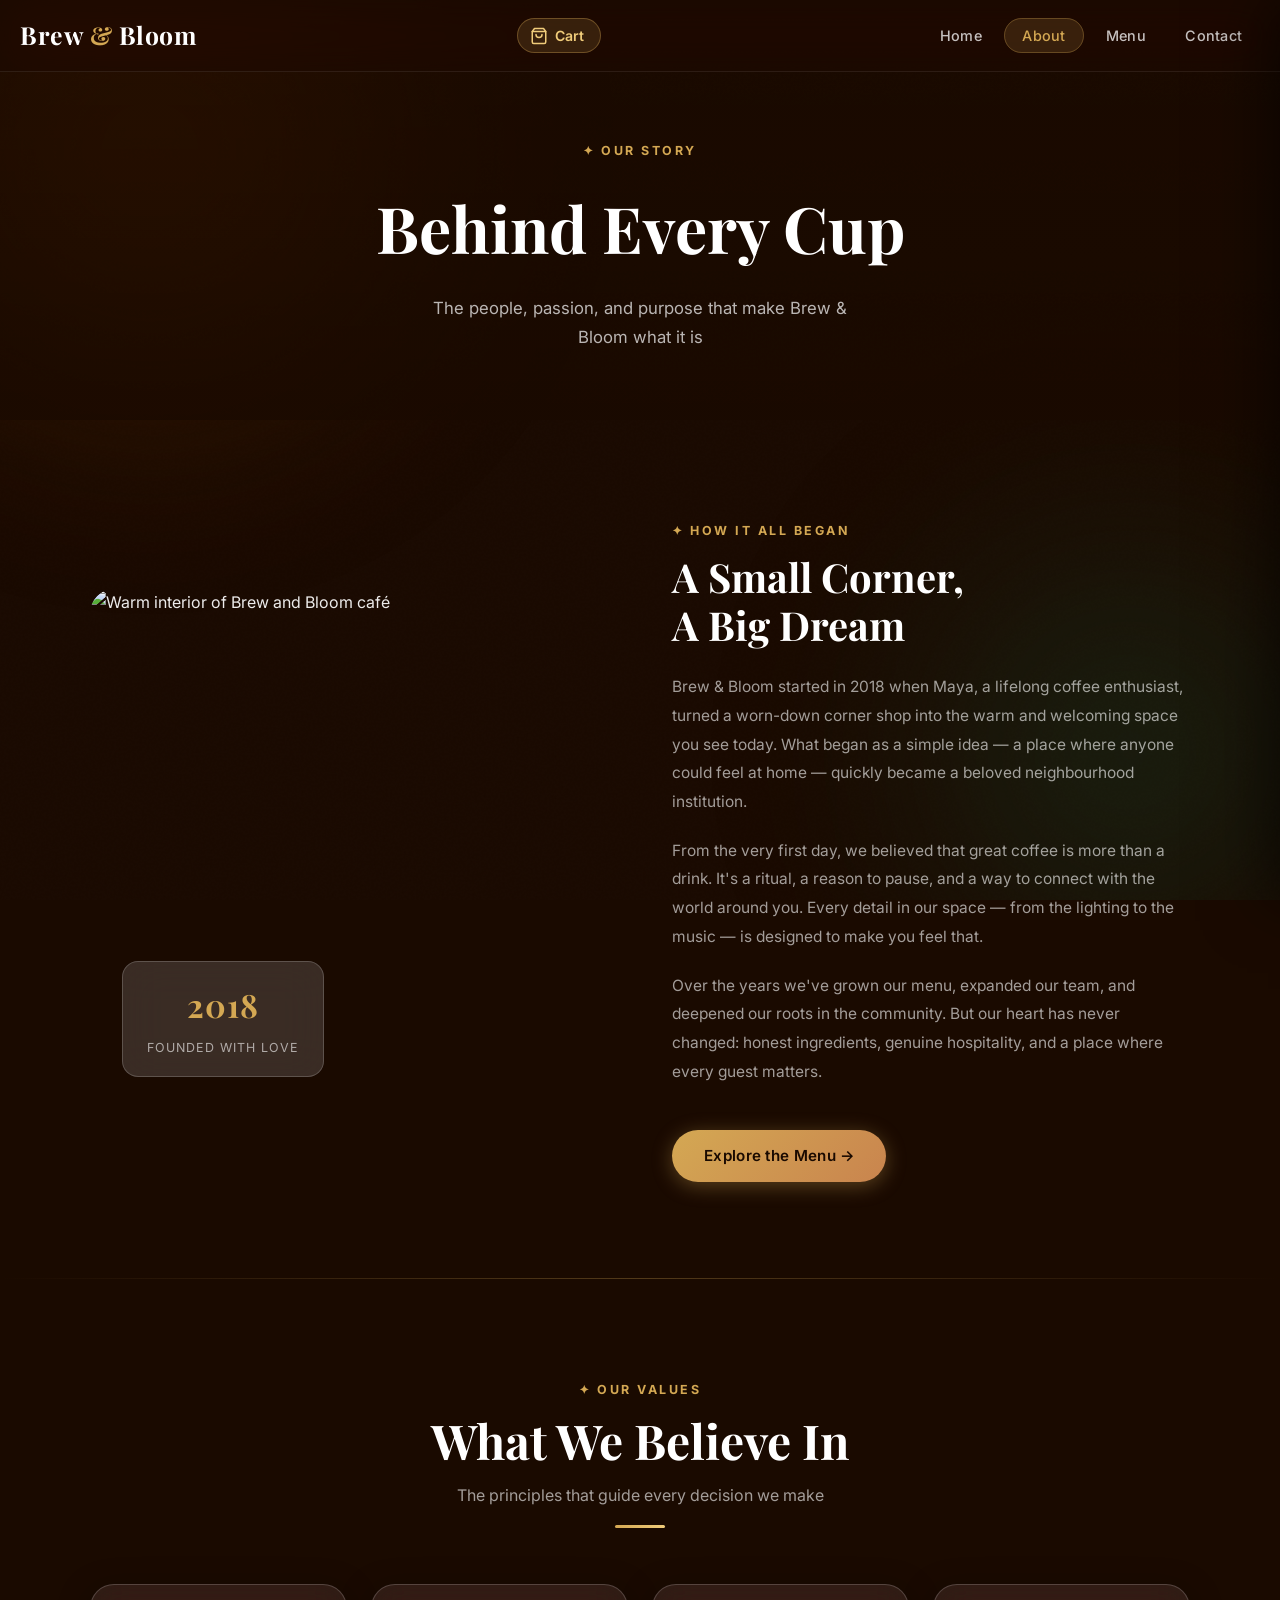
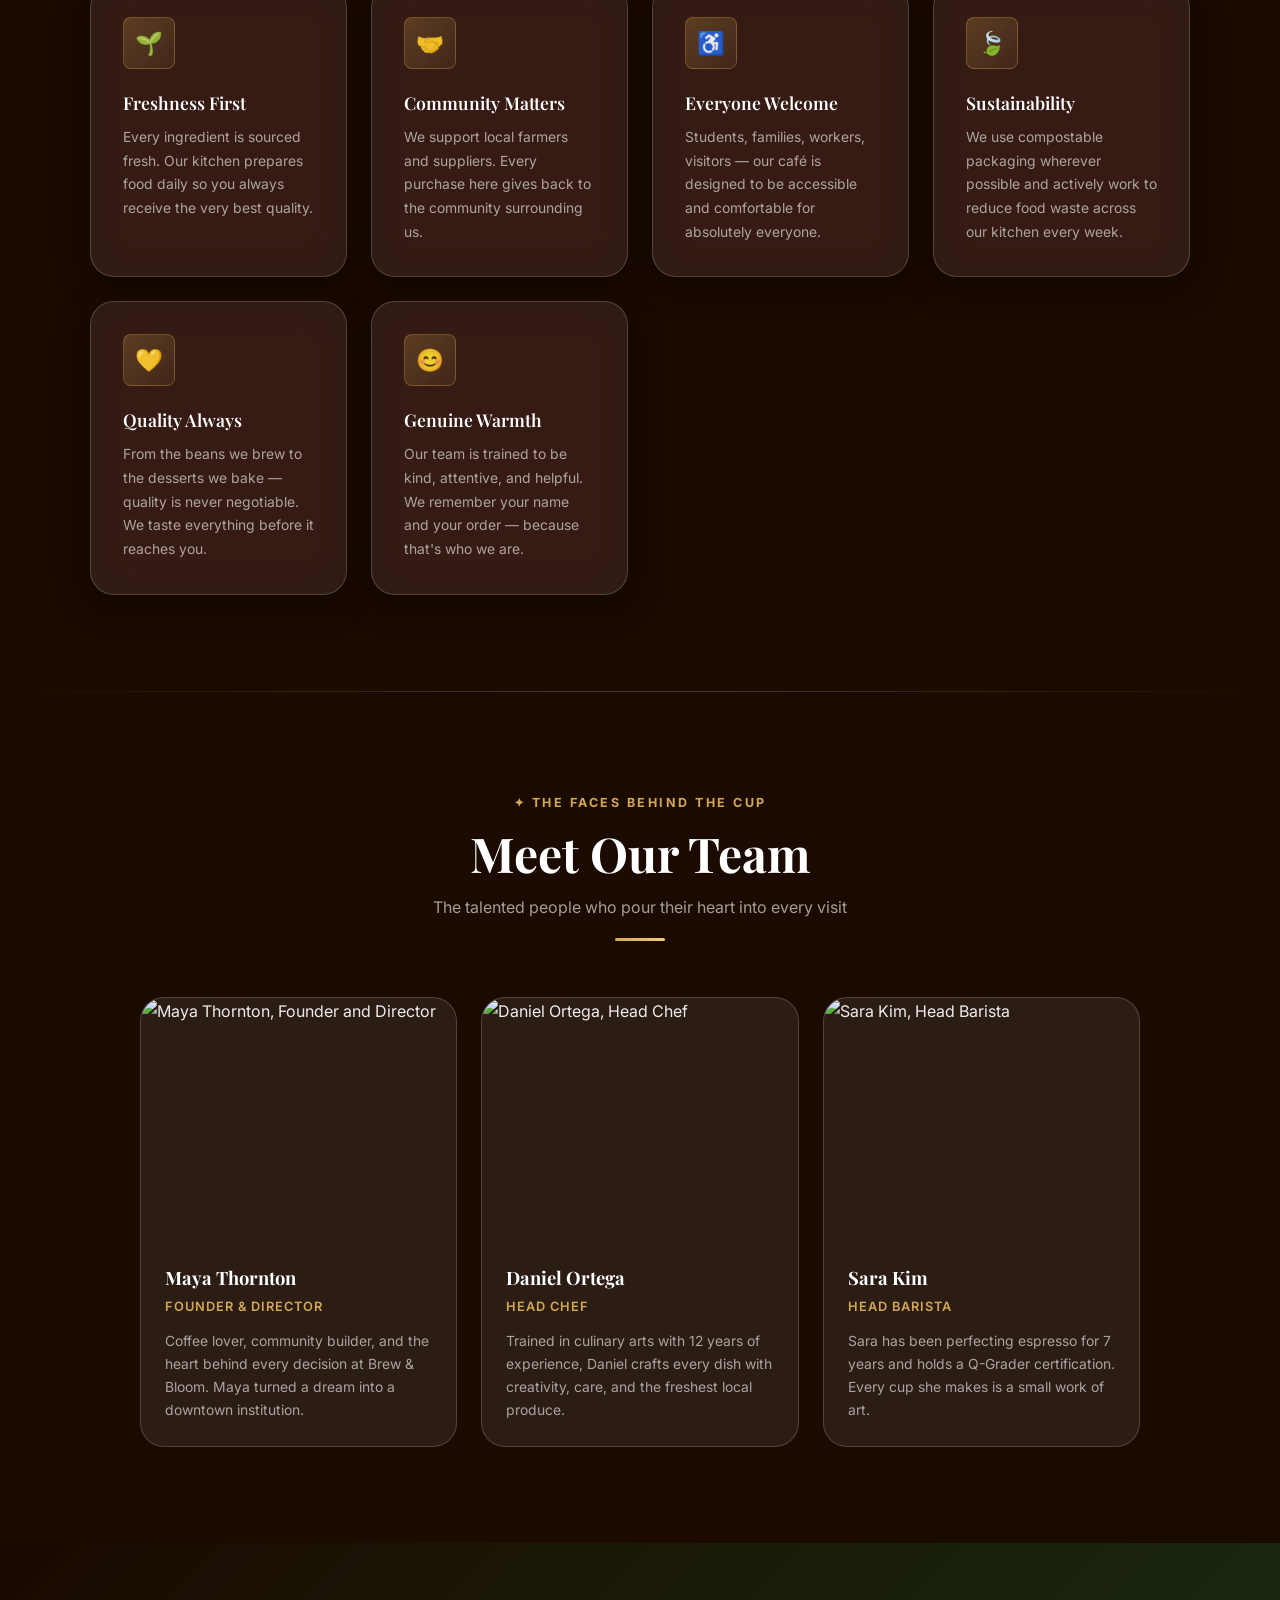
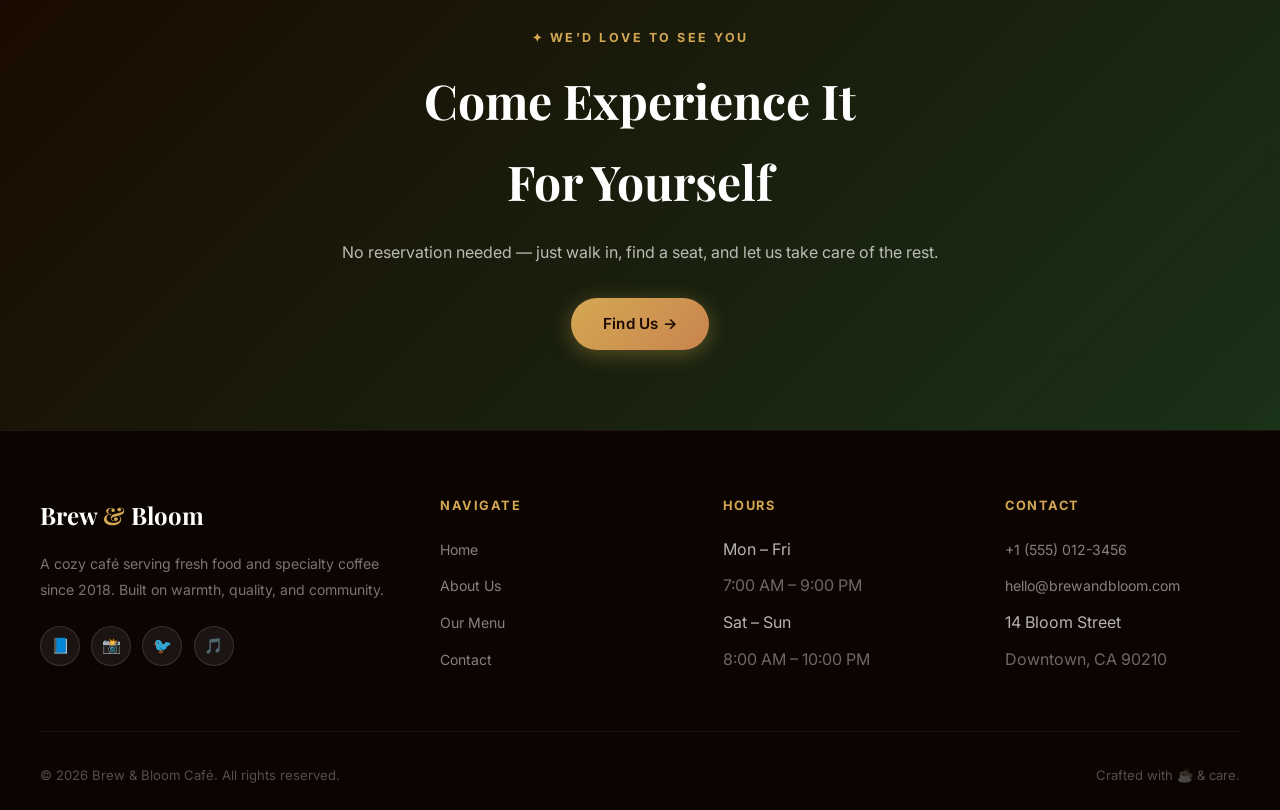
==== about.html @ b225d10c "Initial commit: Brew & Bloom Café website - Premium liquid glassmorphism design (dark brown/gold/gre" ====
<!DOCTYPE html>
<html lang="en">
<head>
  <meta charset="UTF-8" />
  <meta name="viewport" content="width=device-width, initial-scale=1.0, viewport-fit=cover" />
  <meta name="theme-color" content="#1a0a00" />
  <meta name="description" content="Learn about Brew & Bloom Café — our story, values, and the team behind every cup." />
  <meta name="apple-mobile-web-app-capable" content="yes" />
  <meta name="apple-mobile-web-app-status-bar-style" content="black-translucent" />
  <title>About – Brew &amp; Bloom Café</title>
  <link rel="icon" type="image/svg+xml" href="favicon.svg" />
  <link rel="shortcut icon" href="favicon.svg" />
  <link rel="preconnect" href="https://fonts.googleapis.com" />
  <link rel="preconnect" href="https://fonts.gstatic.com" crossorigin />
  <link href="https://fonts.googleapis.com/css2?family=Playfair+Display:wght@400;500;600;700;800&family=Inter:wght@300;400;500;600;700&display=swap" rel="stylesheet" />
  <link rel="stylesheet" href="styles.css" />
  <link rel="stylesheet" href="cart.css" />
</head>
<body>

  <div class="blob-bg"></div>

  <!-- NAVBAR -->
  <nav class="navbar" id="navbar" role="navigation" aria-label="Main navigation">
    <a href="index.html" class="logo" aria-label="Brew and Bloom home">Brew <span>&amp;</span> Bloom</a>

    <div style="display:flex;align-items:center;gap:0.75rem;">
      <button class="cart-btn" id="cartBtn" aria-label="Open cart" aria-haspopup="dialog" type="button">
        <svg viewBox="0 0 24 24" aria-hidden="true"><path d="M6 2L3 6v14a2 2 0 002 2h14a2 2 0 002-2V6l-3-4z"/><line x1="3" y1="6" x2="21" y2="6"/><path d="M16 10a4 4 0 01-8 0"/></svg>
        <span class="cart-label">Cart</span>
        <span class="cart-badge" id="cartBadge" aria-live="polite">0</span>
      </button>
      <button class="hamburger" id="hamburger"
      aria-label="Open navigation menu"
      aria-expanded="false"
      aria-controls="navLinks"
      type="button">
      <span></span><span></span><span></span>
    </button>
    </div>

    <ul class="nav-links" id="navLinks" role="list">
      <li><a href="index.html">Home</a></li>
      <li><a href="about.html" class="active" aria-current="page">About</a></li>
      <li><a href="menu.html">Menu</a></li>
      <li><a href="contact.html">Contact</a></li>
    </ul>
  </nav>

  <!-- PAGE HERO -->
  <section class="page-hero" aria-label="About page banner">
    <div class="page-hero-bg" style="background-image: url('https://images.unsplash.com/photo-1453614512568-c4024d13c247?w=1600&q=80&auto=format');"></div>
    <div class="page-hero-content">
      <span class="section-label" style="display:block; margin-bottom:0.75rem;">✦ Our Story</span>
      <h1>Behind Every Cup</h1>
      <p>The people, passion, and purpose that make Brew &amp; Bloom what it is</p>
    </div>
  </section>

  <!-- OUR STORY -->
  <section class="section" aria-label="Our story">
    <div class="about-split">
      <div class="about-image-wrap reveal">
        <img src="https://images.unsplash.com/photo-1554118811-1e0d58224f24?w=900&q=85&auto=format" alt="Warm interior of Brew and Bloom café" loading="lazy" />
        <div class="about-image-badge">
          <span class="year">2018</span>
          <span>Founded with love</span>
        </div>
      </div>
      <div class="about-text reveal">
        <span class="section-label">✦ How It All Began</span>
        <h2>A Small Corner,<br>A Big Dream</h2>
        <p>Brew &amp; Bloom started in 2018 when Maya, a lifelong coffee enthusiast, turned a worn-down corner shop into the warm and welcoming space you see today. What began as a simple idea — a place where anyone could feel at home — quickly became a beloved neighbourhood institution.</p>
        <p>From the very first day, we believed that great coffee is more than a drink. It's a ritual, a reason to pause, and a way to connect with the world around you. Every detail in our space — from the lighting to the music — is designed to make you feel that.</p>
        <p>Over the years we've grown our menu, expanded our team, and deepened our roots in the community. But our heart has never changed: honest ingredients, genuine hospitality, and a place where every guest matters.</p>
        <a href="menu.html" class="btn btn-gold" style="margin-top: 1.5rem; display:inline-flex;">Explore the Menu →</a>
      </div>
    </div>
  </section>

  <div class="liquid-divider"></div>

  <!-- VALUES -->
  <section class="section" aria-label="Our values">
    <div class="section-inner">
      <div class="section-title reveal">
        <span class="section-label">✦ Our Values</span>
        <h2>What We Believe In</h2>
        <p>The principles that guide every decision we make</p>
        <div class="gold-line"></div>
      </div>
      <div class="values-grid">
        <div class="value-card reveal">
          <div class="value-icon">🌱</div>
          <h3>Freshness First</h3>
          <p>Every ingredient is sourced fresh. Our kitchen prepares food daily so you always receive the very best quality.</p>
        </div>
        <div class="value-card reveal">
          <div class="value-icon">🤝</div>
          <h3>Community Matters</h3>
          <p>We support local farmers and suppliers. Every purchase here gives back to the community surrounding us.</p>
        </div>
        <div class="value-card reveal">
          <div class="value-icon">♿</div>
          <h3>Everyone Welcome</h3>
          <p>Students, families, workers, visitors — our café is designed to be accessible and comfortable for absolutely everyone.</p>
        </div>
        <div class="value-card reveal">
          <div class="value-icon">🍃</div>
          <h3>Sustainability</h3>
          <p>We use compostable packaging wherever possible and actively work to reduce food waste across our kitchen every week.</p>
        </div>
        <div class="value-card reveal">
          <div class="value-icon">💛</div>
          <h3>Quality Always</h3>
          <p>From the beans we brew to the desserts we bake — quality is never negotiable. We taste everything before it reaches you.</p>
        </div>
        <div class="value-card reveal">
          <div class="value-icon">😊</div>
          <h3>Genuine Warmth</h3>
          <p>Our team is trained to be kind, attentive, and helpful. We remember your name and your order — because that's who we are.</p>
        </div>
      </div>
    </div>
  </section>

  <div class="liquid-divider"></div>

  <!-- TEAM -->
  <section class="section" aria-label="Meet the team">
    <div class="section-inner">
      <div class="section-title reveal">
        <span class="section-label">✦ The Faces Behind the Cup</span>
        <h2>Meet Our Team</h2>
        <p>The talented people who pour their heart into every visit</p>
        <div class="gold-line"></div>
      </div>
      <div class="team-grid">
        <div class="team-card reveal">
          <img src="https://images.unsplash.com/photo-1580489944761-15a19d654956?w=600&q=80&auto=format" alt="Maya Thornton, Founder and Director" loading="lazy" />
          <div class="team-card-body">
            <h3>Maya Thornton</h3>
            <div class="role">Founder &amp; Director</div>
            <p>Coffee lover, community builder, and the heart behind every decision at Brew &amp; Bloom. Maya turned a dream into a downtown institution.</p>
          </div>
        </div>
        <div class="team-card reveal">
          <img src="https://images.unsplash.com/photo-1607631568010-a87245c0daf8?w=600&q=80&auto=format" alt="Daniel Ortega, Head Chef" loading="lazy" />
          <div class="team-card-body">
            <h3>Daniel Ortega</h3>
            <div class="role">Head Chef</div>
            <p>Trained in culinary arts with 12 years of experience, Daniel crafts every dish with creativity, care, and the freshest local produce.</p>
          </div>
        </div>
        <div class="team-card reveal">
          <img src="https://images.unsplash.com/photo-1573496359142-b8d87734a5a2?w=600&q=80&auto=format" alt="Sara Kim, Head Barista" loading="lazy" />
          <div class="team-card-body">
            <h3>Sara Kim</h3>
            <div class="role">Head Barista</div>
            <p>Sara has been perfecting espresso for 7 years and holds a Q-Grader certification. Every cup she makes is a small work of art.</p>
          </div>
        </div>
      </div>
    </div>
  </section>

  <!-- CTA BAND -->
  <section class="cta-band" aria-label="Call to action">
    <div class="cta-band-bg"></div>
    <div class="cta-band-content reveal">
      <span class="section-label">✦ We'd Love to See You</span>
      <h2>Come Experience It<br>For Yourself</h2>
      <p>No reservation needed — just walk in, find a seat, and let us take care of the rest.</p>
      <a href="contact.html" class="btn btn-gold">Find Us →</a>
    </div>
  </section>

  <!-- FOOTER -->
  <footer class="footer" role="contentinfo">
    <div class="footer-grid">
      <div class="footer-col">
        <div class="footer-logo">Brew <span>&amp;</span> Bloom</div>
        <p>A cozy café serving fresh food and specialty coffee since 2018. Built on warmth, quality, and community.</p>
        <div class="social-links">
          <a href="#" aria-label="Brew and Bloom on Facebook">📘</a>
          <a href="#" aria-label="Brew and Bloom on Instagram">📸</a>
          <a href="#" aria-label="Brew and Bloom on Twitter">🐦</a>
          <a href="#" aria-label="Brew and Bloom on TikTok">🎵</a>
        </div>
      </div>
      <div class="footer-col">
        <h4>Navigate</h4>
        <ul>
          <li><a href="index.html">Home</a></li>
          <li><a href="about.html">About Us</a></li>
          <li><a href="menu.html">Our Menu</a></li>
          <li><a href="contact.html">Contact</a></li>
        </ul>
      </div>
      <div class="footer-col">
        <h4>Hours</h4>
        <ul>
          <li><span style="color:rgba(255,255,255,0.7)">Mon – Fri</span></li>
          <li><span style="color:rgba(255,255,255,0.4)">7:00 AM – 9:00 PM</span></li>
          <li><span style="color:rgba(255,255,255,0.7)">Sat – Sun</span></li>
          <li><span style="color:rgba(255,255,255,0.4)">8:00 AM – 10:00 PM</span></li>
        </ul>
      </div>
      <div class="footer-col">
        <h4>Contact</h4>
        <ul>
          <li><a href="tel:+15550123456">+1 (555) 012-3456</a></li>
          <li><a href="mailto:hello@brewandbloom.com">hello@brewandbloom.com</a></li>
          <li><span style="color:rgba(255,255,255,0.7)">14 Bloom Street</span></li>
          <li><span style="color:rgba(255,255,255,0.4)">Downtown, CA 90210</span></li>
        </ul>
      </div>
    </div>
    <div class="footer-bottom">
      <p>&copy; 2026 Brew &amp; Bloom Café. All rights reserved.</p>
      <p>Crafted with ☕ &amp; care.</p>
    </div>
  </footer>

  <div class="toast" id="toast" role="status" aria-live="polite"></div>

  <!-- CART DRAWER -->
  <div class="cart-overlay" id="cartOverlay" aria-hidden="true"></div>
  <aside class="cart-drawer" id="cartDrawer" role="dialog" aria-modal="true" aria-label="Your cart">
    <div class="cart-drawer-header">
      <div class="cart-drawer-title">
        <svg viewBox="0 0 24 24" aria-hidden="true"><path d="M6 2L3 6v14a2 2 0 002 2h14a2 2 0 002-2V6l-3-4z"/><line x1="3" y1="6" x2="21" y2="6"/><path d="M16 10a4 4 0 01-8 0"/></svg>
        Your Order
        <span class="cart-count-label" id="cartCountLabel"></span>
      </div>
      <button class="cart-close-btn" id="cartCloseBtn" aria-label="Close cart" type="button">✕</button>
    </div>
    <div class="cart-items-list" id="cartItemsList"></div>
    <div class="cart-drawer-footer" id="cartFooter" style="display:none;">
      <div class="cart-summary">
        <div class="cart-summary-row"><span>Subtotal</span><span id="cartSubtotal">$0.00</span></div>
        <div class="cart-summary-row"><span>Service (10%)</span><span id="cartService">$0.00</span></div>
        <div class="cart-summary-row total"><span>Total</span><span id="cartTotal">$0.00</span></div>
      </div>
      <div class="cart-footer-btns">
        <button class="btn btn-gold btn-checkout" id="checkoutBtn" type="button">Place Order ✦</button>
        <button class="btn-clear-cart" id="clearCartBtn" type="button">Clear cart</button>
      </div>
    </div>
  </aside>
  <div class="checkout-modal-overlay" id="checkoutModal" role="dialog" aria-modal="true" aria-label="Order confirmed">
    <div class="checkout-modal">
      <span class="modal-icon">✅</span>
      <h3>Order Placed!</h3>
      <p>Thank you for your order. Our team is already preparing it fresh for you.</p>
      <span class="order-ref" id="orderRef"></span>
      <p style="font-size:0.82rem; margin-top:0.5rem;">Please come to the counter to collect your order.</p>
      <button class="btn btn-gold" id="modalDoneBtn" type="button" style="margin-top:1.5rem; width:100%; justify-content:center;">Done</button>
    </div>
  </div>

  <script src="script.js"></script>
  <script src="cart.js"></script>
</body>
</html>
---- styles.css ----
/* ============================================================
   BREW & BLOOM — PREMIUM LIQUID GLASSMORPHISM DESIGN SYSTEM
   ============================================================ */

@import url('https://fonts.googleapis.com/css2?family=Playfair+Display:wght@400;500;600;700;800&family=Inter:wght@300;400;500;600;700&display=swap');

/* ===== CSS VARIABLES ===== */
:root {
  --brown-900: #1a0a00;
  --brown-800: #2d1200;
  --brown-700: #4a1e00;
  --brown-600: #7b3800;
  --brown-500: #a85c2a;
  --brown-400: #c9844e;
  --brown-300: #e2b48a;
  --brown-100: #f9ede0;

  --green-900: #0d2318;
  --green-700: #1a4a30;
  --green-500: #2e7d52;
  --green-400: #48a870;
  --green-300: #7dc9a0;

  --cream:     #fdf6ec;
  --cream-dark:#f2e4cc;

  --gold:      #d4a853;
  --gold-light:#f0cc7a;

  --white:     #ffffff;
  --glass-bg:  rgba(255, 255, 255, 0.08);
  --glass-border: rgba(255, 255, 255, 0.18);
  --glass-bg-strong: rgba(255, 255, 255, 0.14);
  --glass-shadow: 0 8px 32px rgba(0, 0, 0, 0.35);

  --text-light: rgba(255,255,255,0.92);
  --text-muted: rgba(255,255,255,0.6);

  --radius-sm:  8px;
  --radius-md:  16px;
  --radius-lg:  24px;
  --radius-xl:  40px;

  --transition: all 0.4s cubic-bezier(0.23, 1, 0.32, 1);
}

/* ===== RESET ===== */
*, *::before, *::after { margin: 0; padding: 0; box-sizing: border-box; }

html { scroll-behavior: smooth; }

/* Scroll lock — used by mobile nav AND cart drawer */
html.nav-open { overflow: hidden; }

body {
  font-family: 'Inter', sans-serif;
  background: var(--brown-900);
  color: var(--text-light);
  overflow-x: hidden;
  line-height: 1.7;
}

a { text-decoration: none; color: inherit; }
img { max-width: 100%; display: block; }

/* ===== SCROLLBAR ===== */
::-webkit-scrollbar { width: 6px; }
::-webkit-scrollbar-track { background: var(--brown-800); }
::-webkit-scrollbar-thumb { background: var(--brown-500); border-radius: 3px; }

/* ===== NOISE OVERLAY (liquid texture) ===== */
body::before {
  content: '';
  position: fixed;
  inset: 0;
  background-image: url("data:image/svg+xml,%3Csvg viewBox='0 0 512 512' xmlns='http://www.w3.org/2000/svg'%3E%3Cfilter id='n'%3E%3CfeTurbulence type='fractalNoise' baseFrequency='0.75' numOctaves='4' stitchTiles='stitch'/%3E%3C/filter%3E%3Crect width='100%25' height='100%25' filter='url(%23n)' opacity='0.03'/%3E%3C/svg%3E");
  pointer-events: none;
  z-index: 0;
  opacity: 0.4;
}

/* ===== PAGE BACKGROUND BLOBS ===== */
.blob-bg {
  position: fixed;
  inset: 0;
  z-index: 0;
  pointer-events: none;
  overflow: hidden;
}

.blob-bg::before,
.blob-bg::after {
  content: '';
  position: absolute;
  border-radius: 50%;
  filter: blur(100px);
  opacity: 0.45;
  animation: blobFloat 18s ease-in-out infinite alternate;
}

.blob-bg::before {
  width: 700px; height: 700px;
  background: radial-gradient(circle, var(--brown-600) 0%, transparent 70%);
  top: -200px; left: -200px;
}

.blob-bg::after {
  width: 600px; height: 600px;
  background: radial-gradient(circle, var(--green-700) 0%, transparent 70%);
  bottom: -150px; right: -150px;
  animation-delay: -9s;
  animation-duration: 22s;
}

@keyframes blobFloat {
  0%   { transform: translate(0, 0) scale(1); }
  50%  { transform: translate(60px, 40px) scale(1.08); }
  100% { transform: translate(-40px, 60px) scale(0.95); }
}

/* ===== GLASS MIXIN CLASSES ===== */
.glass {
  background: var(--glass-bg);
  backdrop-filter: blur(20px) saturate(180%);
  -webkit-backdrop-filter: blur(20px) saturate(180%);
  border: 1px solid var(--glass-border);
  border-radius: var(--radius-lg);
  box-shadow: var(--glass-shadow), inset 0 1px 0 rgba(255,255,255,0.12);
}

.glass-strong {
  background: var(--glass-bg-strong);
  backdrop-filter: blur(30px) saturate(200%);
  -webkit-backdrop-filter: blur(30px) saturate(200%);
  border: 1px solid rgba(255,255,255,0.22);
  border-radius: var(--radius-lg);
  box-shadow: 0 12px 40px rgba(0,0,0,0.4), inset 0 1px 0 rgba(255,255,255,0.15);
}

/* ===== NAVBAR ===== */
.navbar {
  position: fixed;
  top: 0; left: 0; right: 0;
  z-index: 1000;
  padding: 0 3rem;
  display: flex;
  align-items: center;
  justify-content: space-between;
  height: 72px;
  background: rgba(26, 10, 0, 0.6);
  backdrop-filter: blur(24px) saturate(180%);
  -webkit-backdrop-filter: blur(24px) saturate(180%);
  border-bottom: 1px solid rgba(255,255,255,0.08);
  transition: var(--transition);
}

.navbar.scrolled {
  background: rgba(26, 10, 0, 0.88);
  box-shadow: 0 4px 30px rgba(0,0,0,0.5);
}

.logo {
  font-family: 'Playfair Display', serif;
  font-size: 1.55rem;
  font-weight: 700;
  color: var(--white);
  letter-spacing: 0.5px;
  /* reset anchor defaults */
  text-decoration: none;
  cursor: pointer;
  flex-shrink: 0;
}

.logo:hover { color: var(--white); }

.logo span { color: var(--gold); }

.nav-links {
  list-style: none;
  display: flex;
  gap: 0.25rem;
}

.nav-links a {
  padding: 0.5rem 1.1rem;
  border-radius: 50px;
  font-size: 0.9rem;
  font-weight: 500;
  color: rgba(255,255,255,0.75);
  letter-spacing: 0.3px;
  transition: var(--transition);
  position: relative;
}

.nav-links a:hover {
  color: var(--white);
  background: rgba(255,255,255,0.1);
}

.nav-links a.active {
  color: var(--gold);
  background: rgba(212, 168, 83, 0.15);
  border: 1px solid rgba(212, 168, 83, 0.3);
}

/* Hamburger — now a <button> */
.hamburger {
  display: none;
  flex-direction: column;
  gap: 5px;
  cursor: pointer;
  padding: 0.5rem;
  border-radius: 8px;
  transition: background 0.3s;
  /* reset <button> defaults */
  background: none;
  border: none;
  outline: none;
  -webkit-tap-highlight-color: transparent;
  flex-shrink: 0;
}
.hamburger:hover  { background: rgba(255,255,255,0.1); }
.hamburger:focus-visible { outline: 2px solid var(--gold); outline-offset: 3px; }
.hamburger span {
  display: block;
  width: 24px; height: 2px;
  background: var(--white);
  border-radius: 2px;
  transition: var(--transition);
}
.hamburger.open span:nth-child(1) { transform: translateY(7px) rotate(45deg); }
.hamburger.open span:nth-child(2) { opacity: 0; }
.hamburger.open span:nth-child(3) { transform: translateY(-7px) rotate(-45deg); }

/* ===== BUTTONS ===== */
.btn {
  display: inline-flex;
  align-items: center;
  gap: 0.5rem;
  padding: 0.8rem 2rem;
  border-radius: 50px;
  font-size: 0.95rem;
  font-weight: 600;
  font-family: 'Inter', sans-serif;
  cursor: pointer;
  border: none;
  transition: var(--transition);
  letter-spacing: 0.3px;
  position: relative;
  overflow: hidden;
}

.btn::after {
  content: '';
  position: absolute;
  inset: 0;
  background: rgba(255,255,255,0);
  transition: background 0.3s;
}

.btn:hover::after { background: rgba(255,255,255,0.08); }

.btn:hover {
  transform: translateY(-3px);
  box-shadow: 0 12px 32px rgba(0,0,0,0.3);
}

.btn-gold {
  background: linear-gradient(135deg, var(--gold) 0%, var(--brown-400) 100%);
  color: var(--brown-900);
  box-shadow: 0 4px 20px rgba(212,168,83,0.35);
}

.btn-gold:hover {
  box-shadow: 0 12px 32px rgba(212,168,83,0.5);
}

.btn-glass {
  background: var(--glass-bg);
  backdrop-filter: blur(12px);
  -webkit-backdrop-filter: blur(12px);
  border: 1px solid var(--glass-border);
  color: var(--white);
}

.btn-green {
  background: linear-gradient(135deg, var(--green-500), var(--green-400));
  color: var(--white);
  box-shadow: 0 4px 20px rgba(46,125,82,0.4);
}

.btn-green:hover {
  box-shadow: 0 12px 32px rgba(46,125,82,0.55);
}

/* ===== HERO ===== */
.hero {
  position: relative;
  min-height: 100vh;
  display: flex;
  align-items: center;
  justify-content: center;
  text-align: center;
  overflow: hidden;
  padding: 100px 2rem 4rem;
}

.hero-bg {
  position: absolute;
  inset: 0;
  background-image: url('https://images.unsplash.com/photo-1495474472287-4d71bcdd2085?w=1800&q=85&auto=format');
  background-size: cover;
  background-position: center;
  transform: scale(1.05);
  transition: transform 8s ease-out;
}

.hero-bg::after {
  content: '';
  position: absolute;
  inset: 0;
  background: linear-gradient(
    to bottom,
    rgba(26,10,0,0.55) 0%,
    rgba(26,10,0,0.35) 40%,
    rgba(26,10,0,0.75) 100%
  );
}

.hero-content {
  position: relative;
  z-index: 2;
  max-width: 780px;
}

.hero-badge {
  display: inline-flex;
  align-items: center;
  gap: 0.5rem;
  padding: 0.4rem 1.2rem;
  border-radius: 50px;
  background: rgba(212,168,83,0.2);
  border: 1px solid rgba(212,168,83,0.4);
  color: var(--gold-light);
  font-size: 0.82rem;
  font-weight: 600;
  letter-spacing: 1.5px;
  text-transform: uppercase;
  margin-bottom: 1.5rem;
  backdrop-filter: blur(10px);
}

.hero h1 {
  font-family: 'Playfair Display', serif;
  font-size: clamp(3rem, 7vw, 5.5rem);
  font-weight: 800;
  line-height: 1.1;
  margin-bottom: 1.5rem;
  color: var(--white);
}

.hero h1 .highlight {
  background: linear-gradient(135deg, var(--gold) 0%, var(--gold-light) 100%);
  -webkit-background-clip: text;
  -webkit-text-fill-color: transparent;
  background-clip: text;
}

.hero p {
  font-size: 1.15rem;
  color: rgba(255,255,255,0.78);
  max-width: 520px;
  margin: 0 auto 2.5rem;
  font-weight: 300;
  line-height: 1.8;
}

.hero-btns {
  display: flex;
  gap: 1rem;
  justify-content: center;
  flex-wrap: wrap;
}

/* Hero scroll indicator */
.scroll-hint {
  position: absolute;
  bottom: 2.5rem;
  left: 50%;
  transform: translateX(-50%);
  z-index: 2;
  display: flex;
  flex-direction: column;
  align-items: center;
  gap: 0.4rem;
  color: rgba(255,255,255,0.45);
  font-size: 0.75rem;
  letter-spacing: 1px;
  text-transform: uppercase;
  animation: scrollBounce 2s ease-in-out infinite;
}

.scroll-hint::before {
  content: '';
  width: 1px;
  height: 40px;
  background: linear-gradient(to bottom, transparent, rgba(255,255,255,0.4));
}

@keyframes scrollBounce {
  0%, 100% { transform: translateX(-50%) translateY(0); }
  50% { transform: translateX(-50%) translateY(6px); }
}

/* ===== SECTION LAYOUT ===== */
.section {
  position: relative;
  z-index: 1;
  padding: 6rem 2rem;
}

.section-inner {
  max-width: 1200px;
  margin: 0 auto;
}

.section-title {
  text-align: center;
  margin-bottom: 3.5rem;
}

.section-label {
  display: inline-block;
  font-size: 0.78rem;
  font-weight: 700;
  letter-spacing: 2.5px;
  text-transform: uppercase;
  color: var(--gold);
  margin-bottom: 0.75rem;
}

.section-title h2 {
  font-family: 'Playfair Display', serif;
  font-size: clamp(2rem, 4vw, 3rem);
  font-weight: 700;
  color: var(--white);
  line-height: 1.2;
  margin-bottom: 0.75rem;
}

.section-title p {
  color: var(--text-muted);
  font-size: 1rem;
  max-width: 480px;
  margin: 0 auto;
}

.gold-line {
  width: 50px;
  height: 3px;
  background: linear-gradient(to right, var(--gold), var(--gold-light));
  border-radius: 2px;
  margin: 1rem auto 0;
}

/* ===== MENU CARD ===== */
.menu-grid {
  display: grid;
  grid-template-columns: repeat(auto-fit, minmax(280px, 1fr));
  gap: 1.5rem;
}

.menu-card {
  background: var(--glass-bg);
  backdrop-filter: blur(20px) saturate(180%);
  -webkit-backdrop-filter: blur(20px) saturate(180%);
  border: 1px solid var(--glass-border);
  border-radius: var(--radius-lg);
  overflow: hidden;
  box-shadow: var(--glass-shadow);
  transition: var(--transition);
  cursor: pointer;
}

.menu-card:hover {
  transform: translateY(-8px) scale(1.01);
  border-color: rgba(212,168,83,0.35);
  box-shadow: 0 20px 60px rgba(0,0,0,0.45), inset 0 1px 0 rgba(255,255,255,0.15);
}

.menu-card-img {
  width: 100%;
  height: 200px;
  object-fit: cover;
  transition: transform 0.6s ease;
}

.menu-card:hover .menu-card-img {
  transform: scale(1.06);
}

.menu-card-body {
  padding: 1.4rem 1.5rem;
  display: flex;
  flex-direction: column;
  flex: 1;
}

.menu-card-body h3 {
  font-family: 'Playfair Display', serif;
  font-size: 1.15rem;
  font-weight: 600;
  color: var(--white);
  margin-bottom: 0.4rem;
}

.menu-card-body p {
  font-size: 0.87rem;
  color: var(--text-muted);
  line-height: 1.6;
  margin-bottom: 0.75rem;
  flex: 1;
}

.menu-card-footer {
  display: flex;
  align-items: center;
  justify-content: space-between;
  margin-bottom: 0.9rem;
}

.price-tag {
  font-family: 'Playfair Display', serif;
  font-size: 1.3rem;
  font-weight: 700;
  color: var(--gold);
}

.tag-badge {
  font-size: 0.75rem;
  padding: 0.25rem 0.8rem;
  border-radius: 50px;
  background: rgba(46,125,82,0.25);
  border: 1px solid rgba(72,168,112,0.4);
  color: var(--green-300);
  font-weight: 600;
}

/* ===== FEATURED (full-width image cards) ===== */
.featured-grid {
  display: grid;
  grid-template-columns: 1.4fr 1fr;
  grid-template-rows: auto auto;
  gap: 1.5rem;
}

.featured-card {
  position: relative;
  border-radius: var(--radius-lg);
  overflow: hidden;
  min-height: 320px;
  cursor: pointer;
  transition: var(--transition);
}

.featured-card:hover { transform: scale(1.02); }

.featured-card.large { grid-row: span 2; min-height: 660px; }

.featured-card img {
  width: 100%; height: 100%;
  object-fit: cover;
  transition: transform 0.6s ease;
}

.featured-card:hover img { transform: scale(1.06); }

.featured-card-overlay {
  position: absolute;
  inset: 0;
  background: linear-gradient(to top, rgba(26,10,0,0.85) 0%, rgba(26,10,0,0.1) 60%);
  display: flex;
  flex-direction: column;
  justify-content: flex-end;
  padding: 2rem;
}

.featured-card-overlay h3 {
  font-family: 'Playfair Display', serif;
  font-size: 1.5rem;
  font-weight: 700;
  color: var(--white);
  margin-bottom: 0.3rem;
}

.featured-card-overlay p {
  font-size: 0.88rem;
  color: rgba(255,255,255,0.7);
}

/* ===== STATS BAR ===== */
.stats-bar {
  display: grid;
  grid-template-columns: repeat(4, 1fr);
  gap: 1px;
  background: rgba(255,255,255,0.08);
  border-radius: var(--radius-md);
  overflow: hidden;
  max-width: 900px;
  margin: 0 auto;
}

.stat-item {
  background: var(--glass-bg);
  backdrop-filter: blur(20px);
  -webkit-backdrop-filter: blur(20px);
  padding: 2rem 1.5rem;
  text-align: center;
  transition: background 0.3s;
}

.stat-item:hover { background: rgba(255,255,255,0.12); }

.stat-item .num {
  font-family: 'Playfair Display', serif;
  font-size: 2.5rem;
  font-weight: 700;
  color: var(--gold);
  display: block;
  line-height: 1;
  margin-bottom: 0.4rem;
}

.stat-item .label {
  font-size: 0.82rem;
  color: var(--text-muted);
  text-transform: uppercase;
  letter-spacing: 1px;
}

/* ===== PAGE HERO ===== */
.page-hero {
  position: relative;
  height: 420px;
  display: flex;
  align-items: center;
  justify-content: center;
  text-align: center;
  overflow: hidden;
  padding-top: 72px;
}

.page-hero-bg {
  position: absolute;
  inset: 0;
  background-size: cover;
  background-position: center;
}

.page-hero-bg::after {
  content: '';
  position: absolute;
  inset: 0;
  background: linear-gradient(to bottom, rgba(26,10,0,0.6), rgba(26,10,0,0.75));
}

.page-hero-content {
  position: relative;
  z-index: 2;
}

.page-hero h1 {
  font-family: 'Playfair Display', serif;
  font-size: clamp(2.5rem, 5vw, 4rem);
  font-weight: 700;
  color: var(--white);
  margin-bottom: 0.75rem;
}

.page-hero p {
  color: rgba(255,255,255,0.7);
  font-size: 1.05rem;
  max-width: 440px;
  margin: 0 auto;
}

/* ===== MENU TABS ===== */
.menu-tabs {
  display: flex;
  justify-content: center;
  gap: 0.6rem;
  flex-wrap: wrap;
  margin-bottom: 3rem;
}

.tab-btn {
  padding: 0.6rem 1.5rem;
  border-radius: 50px;
  border: 1px solid rgba(255,255,255,0.15);
  background: var(--glass-bg);
  backdrop-filter: blur(12px);
  -webkit-backdrop-filter: blur(12px);
  color: rgba(255,255,255,0.65);
  font-size: 0.9rem;
  font-weight: 600;
  font-family: 'Inter', sans-serif;
  cursor: pointer;
  transition: var(--transition);
}

.tab-btn.active,
.tab-btn:hover {
  background: linear-gradient(135deg, rgba(212,168,83,0.25), rgba(212,168,83,0.1));
  border-color: rgba(212,168,83,0.5);
  color: var(--gold-light);
  box-shadow: 0 4px 20px rgba(212,168,83,0.2);
}

.menu-section { display: none; }
.menu-section.active {
  display: grid;
  grid-template-columns: repeat(auto-fill, minmax(290px, 1fr));
  gap: 1.5rem;
}

/* ===== ABOUT PAGE ===== */
.about-split {
  display: grid;
  grid-template-columns: 1fr 1fr;
  gap: 4rem;
  align-items: center;
  max-width: 1100px;
  margin: 0 auto;
}

.about-image-wrap {
  position: relative;
  border-radius: var(--radius-lg);
  overflow: hidden;
}

.about-image-wrap img {
  width: 100%;
  height: 520px;
  object-fit: cover;
  border-radius: var(--radius-lg);
}

.about-image-badge {
  position: absolute;
  bottom: 2rem;
  left: 2rem;
  padding: 1rem 1.5rem;
  background: var(--glass-bg-strong);
  backdrop-filter: blur(20px);
  -webkit-backdrop-filter: blur(20px);
  border: 1px solid var(--glass-border);
  border-radius: var(--radius-md);
  text-align: center;
}

.about-image-badge .year {
  font-family: 'Playfair Display', serif;
  font-size: 2rem;
  font-weight: 700;
  color: var(--gold);
  display: block;
}

.about-image-badge span {
  font-size: 0.78rem;
  color: var(--text-muted);
  text-transform: uppercase;
  letter-spacing: 1px;
}

.about-text h2 {
  font-family: 'Playfair Display', serif;
  font-size: 2.5rem;
  font-weight: 700;
  color: var(--white);
  line-height: 1.2;
  margin-bottom: 1.5rem;
}

.about-text p {
  color: var(--text-muted);
  margin-bottom: 1.25rem;
  font-size: 0.97rem;
  line-height: 1.85;
}

/* ===== VALUES GRID ===== */
.values-grid {
  display: grid;
  grid-template-columns: repeat(auto-fit, minmax(240px, 1fr));
  gap: 1.5rem;
  max-width: 1100px;
  margin: 0 auto;
}

.value-card {
  padding: 2rem;
  background: var(--glass-bg);
  backdrop-filter: blur(20px) saturate(180%);
  -webkit-backdrop-filter: blur(20px) saturate(180%);
  border: 1px solid var(--glass-border);
  border-radius: var(--radius-lg);
  box-shadow: var(--glass-shadow);
  transition: var(--transition);
}

.value-card:hover {
  transform: translateY(-6px);
  border-color: rgba(212,168,83,0.3);
  box-shadow: 0 20px 50px rgba(0,0,0,0.4);
}

.value-icon {
  width: 52px; height: 52px;
  border-radius: var(--radius-sm);
  background: linear-gradient(135deg, rgba(212,168,83,0.25), rgba(212,168,83,0.08));
  border: 1px solid rgba(212,168,83,0.3);
  display: flex;
  align-items: center;
  justify-content: center;
  font-size: 1.4rem;
  margin-bottom: 1.2rem;
}

.value-card h3 {
  font-family: 'Playfair Display', serif;
  font-size: 1.1rem;
  font-weight: 600;
  color: var(--white);
  margin-bottom: 0.5rem;
}

.value-card p {
  font-size: 0.87rem;
  color: var(--text-muted);
  line-height: 1.7;
}

/* ===== TEAM ===== */
.team-grid {
  display: grid;
  grid-template-columns: repeat(auto-fit, minmax(280px, 1fr));
  gap: 1.5rem;
  max-width: 1000px;
  margin: 0 auto;
}

.team-card {
  background: var(--glass-bg);
  backdrop-filter: blur(20px);
  -webkit-backdrop-filter: blur(20px);
  border: 1px solid var(--glass-border);
  border-radius: var(--radius-lg);
  overflow: hidden;
  transition: var(--transition);
}

.team-card:hover {
  transform: translateY(-6px);
  box-shadow: 0 20px 50px rgba(0,0,0,0.45);
}

.team-card img {
  width: 100%; height: 240px;
  object-fit: cover;
  object-position: center top;
}

.team-card-body {
  padding: 1.5rem;
}

.team-card-body h3 {
  font-family: 'Playfair Display', serif;
  font-size: 1.15rem;
  color: var(--white);
  margin-bottom: 0.2rem;
}

.team-card-body .role {
  font-size: 0.8rem;
  color: var(--gold);
  font-weight: 600;
  letter-spacing: 1px;
  text-transform: uppercase;
  margin-bottom: 0.75rem;
}

.team-card-body p {
  font-size: 0.87rem;
  color: var(--text-muted);
  line-height: 1.65;
}

/* ===== CONTACT ===== */
.contact-grid {
  display: grid;
  grid-template-columns: 1fr 1.4fr;
  gap: 3rem;
  max-width: 1100px;
  margin: 0 auto;
  align-items: start;
}

.contact-info h3 {
  font-family: 'Playfair Display', serif;
  font-size: 1.8rem;
  color: var(--white);
  margin-bottom: 0.5rem;
}

.contact-info > p {
  color: var(--text-muted);
  margin-bottom: 2.5rem;
  font-size: 0.95rem;
}

.info-row {
  display: flex;
  gap: 1.2rem;
  align-items: flex-start;
  margin-bottom: 1.75rem;
  padding: 1.25rem;
  background: var(--glass-bg);
  backdrop-filter: blur(16px);
  -webkit-backdrop-filter: blur(16px);
  border: 1px solid var(--glass-border);
  border-radius: var(--radius-md);
  transition: var(--transition);
}

.info-row:hover {
  border-color: rgba(212,168,83,0.3);
  transform: translateX(4px);
}

.info-row-icon {
  width: 44px; height: 44px;
  flex-shrink: 0;
  background: linear-gradient(135deg, rgba(212,168,83,0.25), rgba(212,168,83,0.08));
  border: 1px solid rgba(212,168,83,0.3);
  border-radius: 10px;
  display: flex;
  align-items: center;
  justify-content: center;
  font-size: 1.1rem;
}

.info-row-text strong {
  display: block;
  font-size: 0.85rem;
  font-weight: 600;
  color: var(--gold);
  text-transform: uppercase;
  letter-spacing: 0.8px;
  margin-bottom: 0.2rem;
}

.info-row-text span {
  font-size: 0.9rem;
  color: rgba(255,255,255,0.75);
  line-height: 1.6;
}

.map-placeholder {
  margin-top: 2rem;
  border-radius: var(--radius-md);
  overflow: hidden;
  border: 1px solid var(--glass-border);
}

.map-placeholder img {
  width: 100%; height: 200px;
  object-fit: cover;
  opacity: 0.8;
}

/* FORM */
.contact-form-wrap {
  background: var(--glass-bg);
  backdrop-filter: blur(30px) saturate(200%);
  -webkit-backdrop-filter: blur(30px) saturate(200%);
  border: 1px solid var(--glass-border);
  border-radius: var(--radius-lg);
  padding: 2.5rem;
  box-shadow: 0 16px 48px rgba(0,0,0,0.4), inset 0 1px 0 rgba(255,255,255,0.1);
}

.contact-form-wrap h3 {
  font-family: 'Playfair Display', serif;
  font-size: 1.7rem;
  color: var(--white);
  margin-bottom: 0.4rem;
}

.contact-form-wrap > p {
  color: var(--text-muted);
  font-size: 0.9rem;
  margin-bottom: 2rem;
}

.form-row {
  display: grid;
  grid-template-columns: 1fr 1fr;
  gap: 1rem;
}

.form-group {
  margin-bottom: 1.25rem;
}

.form-group label {
  display: block;
  font-size: 0.82rem;
  font-weight: 600;
  color: rgba(255,255,255,0.6);
  letter-spacing: 0.5px;
  text-transform: uppercase;
  margin-bottom: 0.5rem;
}

.form-group input,
.form-group textarea,
.form-group select {
  width: 100%;
  padding: 0.85rem 1.1rem;
  background: rgba(255,255,255,0.06);
  border: 1px solid rgba(255,255,255,0.12);
  border-radius: var(--radius-sm);
  color: var(--white);
  font-family: 'Inter', sans-serif;
  font-size: 0.95rem;
  outline: none;
  transition: var(--transition);
}

.form-group input::placeholder,
.form-group textarea::placeholder {
  color: rgba(255,255,255,0.3);
}

.form-group input:focus,
.form-group textarea:focus {
  border-color: rgba(212,168,83,0.5);
  background: rgba(255,255,255,0.1);
  box-shadow: 0 0 0 3px rgba(212,168,83,0.12);
}

.form-group textarea {
  min-height: 130px;
  resize: vertical;
}

/* ===== TOAST ===== */
.toast {
  position: fixed;
  bottom: 2.5rem;
  right: 2.5rem;
  padding: 1rem 1.5rem;
  border-radius: var(--radius-md);
  background: rgba(46,125,82,0.9);
  backdrop-filter: blur(20px);
  -webkit-backdrop-filter: blur(20px);
  border: 1px solid rgba(72,168,112,0.4);
  color: var(--white);
  font-size: 0.9rem;
  font-weight: 500;
  box-shadow: 0 8px 32px rgba(0,0,0,0.3);
  opacity: 0;
  transform: translateY(20px) scale(0.95);
  transition: opacity 0.4s ease, transform 0.4s ease;
  z-index: 9999;
  pointer-events: none;
  max-width: 340px;
}

.toast.show {
  opacity: 1;
  transform: translateY(0) scale(1);
}

/* ===== DIVIDER ===== */
.liquid-divider {
  height: 1px;
  background: linear-gradient(to right, transparent, rgba(212,168,83,0.3), transparent);
  margin: 0;
}

/* ===== FOOTER ===== */
.footer {
  position: relative;
  z-index: 1;
  background: rgba(10, 4, 0, 0.9);
  backdrop-filter: blur(20px);
  -webkit-backdrop-filter: blur(20px);
  border-top: 1px solid rgba(255,255,255,0.07);
  padding: 4rem 2rem 2rem;
}

.footer-grid {
  display: grid;
  grid-template-columns: 1.5fr 1fr 1fr 1fr;
  gap: 3rem;
  max-width: 1200px;
  margin: 0 auto 3rem;
}

.footer-col .footer-logo {
  font-family: 'Playfair Display', serif;
  font-size: 1.5rem;
  font-weight: 700;
  color: var(--white);
  margin-bottom: 1rem;
}

.footer-col .footer-logo span { color: var(--gold); }

.footer-col p {
  color: rgba(255,255,255,0.45);
  font-size: 0.88rem;
  line-height: 1.8;
  margin-bottom: 1.5rem;
}

.footer-col h4 {
  font-size: 0.8rem;
  font-weight: 700;
  letter-spacing: 1.5px;
  text-transform: uppercase;
  color: var(--gold);
  margin-bottom: 1.2rem;
}

.footer-col ul { list-style: none; }

.footer-col ul li {
  margin-bottom: 0.6rem;
}

.footer-col ul a {
  color: rgba(255,255,255,0.5);
  font-size: 0.88rem;
  transition: color 0.3s;
}

.footer-col ul a:hover { color: var(--gold); }

.social-links {
  display: flex;
  gap: 0.7rem;
}

.social-links a {
  width: 40px; height: 40px;
  border-radius: 50%;
  background: rgba(255,255,255,0.07);
  border: 1px solid rgba(255,255,255,0.12);
  display: flex;
  align-items: center;
  justify-content: center;
  font-size: 0.95rem;
  transition: var(--transition);
}

.social-links a:hover {
  background: rgba(212,168,83,0.2);
  border-color: rgba(212,168,83,0.4);
  transform: translateY(-3px);
}

.footer-bottom {
  max-width: 1200px;
  margin: 0 auto;
  padding-top: 2rem;
  border-top: 1px solid rgba(255,255,255,0.06);
  display: flex;
  align-items: center;
  justify-content: space-between;
  flex-wrap: wrap;
  gap: 1rem;
}

.footer-bottom p {
  font-size: 0.82rem;
  color: rgba(255,255,255,0.3);
}

/* ===== CTA BAND ===== */
.cta-band {
  position: relative;
  z-index: 1;
  overflow: hidden;
  padding: 5rem 2rem;
  text-align: center;
}

.cta-band-bg {
  position: absolute;
  inset: 0;
  background-image: url('https://images.unsplash.com/photo-1501339847302-ac426a4a7cbb?w=1800&q=80&auto=format');
  background-size: cover;
  background-position: center;
}

.cta-band-bg::after {
  content: '';
  position: absolute;
  inset: 0;
  background: linear-gradient(135deg, rgba(26,10,0,0.85), rgba(26,60,30,0.8));
}

.cta-band-content {
  position: relative;
  z-index: 2;
  max-width: 600px;
  margin: 0 auto;
}

.cta-band h2 {
  font-family: 'Playfair Display', serif;
  font-size: clamp(1.8rem, 4vw, 3rem);
  font-weight: 700;
  color: var(--white);
  margin-bottom: 1rem;
}

.cta-band p {
  color: rgba(255,255,255,0.7);
  margin-bottom: 2rem;
  font-size: 1rem;
}

/* ===== FADE-IN ANIMATION ===== */
.reveal {
  opacity: 0;
  transform: translateY(30px);
  transition: opacity 0.7s ease, transform 0.7s ease;
}

.reveal.visible {
  opacity: 1;
  transform: translateY(0);
}

/* ================================================================
   RESPONSIVE — TABLET & MOBILE
   ================================================================ */

/* ── Tablet (≤ 1024px) ── */
@media (max-width: 1024px) {
  .featured-grid { grid-template-columns: 1fr 1fr; }
  .featured-card.large { grid-row: span 1; min-height: 320px; }
  .footer-grid { grid-template-columns: 1fr 1fr; }
  .contact-grid { grid-template-columns: 1fr; }
  .about-split { gap: 2.5rem; }
}

/* ================================================================
   NAVBAR MOBILE — complete rewrite
   KEY FIX: use visibility + opacity + pointer-events instead of
   display:none so CSS transitions actually work.
   The menu is position:fixed relative to viewport (not navbar).
   Z-INDEX STACK (ascending):
     page content      — 1
     sticky navbar     — 1000
     mobile nav panel  — 1200
     mobile nav dimmer — 1190
     hamburger button  — 1210  (above panel so always tappable)
     cart drawer       — 1999
     checkout modal    — 2100
   ================================================================ */
@media (max-width: 768px) {

  /* ── NAVBAR BAR ── */
  .navbar {
    padding: 0 1.25rem;
    height: 64px;
    z-index: 1200;
  }

  .logo { font-size: 1.3rem; }

  /* Right-side wrapper (cart btn + hamburger) */
  .navbar > div {
    display: flex;
    align-items: center;
    gap: 0.6rem;
    position: relative;
    z-index: 1210;
  }

  /* Hamburger */
  .hamburger {
    display: flex;
    padding: 10px;
    margin: -10px -10px -10px 0;
    position: relative;
    z-index: 1210;
  }

  /* ── DIM BACKDROP (real DOM element, injected by JS) ── */
  .nav-backdrop {
    display: none;
    position: fixed;
    inset: 0;
    background: rgba(0, 0, 0, 0.75);
    z-index: 1150;
    cursor: pointer;
    -webkit-tap-highlight-color: transparent;
  }

  .nav-backdrop.open {
    display: block;
    animation: backdropIn 0.25s ease both;
  }

  @keyframes backdropIn {
    from { opacity: 0; }
    to   { opacity: 1; }
  }

  /* ── MOBILE NAV PANEL ── */
  .nav-links {
    display: flex !important;
    flex-direction: column;
    gap: 0.2rem;
    list-style: none;

    /* fixed to viewport, below navbar */
    position: fixed;
    top: 64px;
    left: 0;
    right: 0;
    bottom: 0;
    z-index: 1160;          /* above backdrop (1150), below navbar (1200) */

    background: rgba(8, 3, 0, 0.98);
    backdrop-filter: blur(24px) saturate(220%);
    -webkit-backdrop-filter: blur(24px) saturate(220%);
    border-top: 1px solid rgba(212, 168, 83, 0.25);

    overflow-y: auto;
    -webkit-overflow-scrolling: touch;
    overscroll-behavior: contain;
    padding: 1rem 1.25rem 3rem;

    /* CLOSED state */
    opacity: 0;
    visibility: hidden;
    transform: translateY(-12px);
    pointer-events: none;
    transition: opacity 0.28s ease, transform 0.28s ease, visibility 0s linear 0.28s;
  }

  /* OPEN state */
  .nav-links.open {
    opacity: 1;
    visibility: visible;
    transform: translateY(0);
    pointer-events: auto;
    transition: opacity 0.28s ease, transform 0.28s ease, visibility 0s linear 0s;
  }

  /* Nav items */
  .nav-links li { width: 100%; }

  .nav-links a {
    display: flex;
    align-items: center;
    gap: 0.85rem;
    width: 100%;
    padding: 0.9rem 1.1rem;
    font-size: 1.05rem;
    font-weight: 500;
    color: rgba(255,255,255,0.82);
    border-radius: var(--radius-md);
    border: 1px solid transparent;
    min-height: 52px;
    text-decoration: none;
    transition: background 0.2s ease, color 0.2s ease, border-color 0.2s ease;
  }

  /* Emoji icons per link */
  .nav-links li:nth-child(1) a::before { content: '🏠'; font-size: 1.05rem; }
  .nav-links li:nth-child(2) a::before { content: '☕'; font-size: 1.05rem; }
  .nav-links li:nth-child(3) a::before { content: '🍽️'; font-size: 1.05rem; }
  .nav-links li:nth-child(4) a::before { content: '📍'; font-size: 1.05rem; }

  .nav-links a:hover,
  .nav-links a:focus {
    background: rgba(255,255,255,0.07);
    color: var(--white);
    outline: none;
  }

  .nav-links a.active {
    background: rgba(212, 168, 83, 0.14);
    border-color: rgba(212, 168, 83, 0.3);
    color: var(--gold-light);
  }

  /* Stagger items on open */
  .nav-links.open li:nth-child(1) a { animation: navItemIn 0.3s ease 0.03s both; }
  .nav-links.open li:nth-child(2) a { animation: navItemIn 0.3s ease 0.08s both; }
  .nav-links.open li:nth-child(3) a { animation: navItemIn 0.3s ease 0.13s both; }
  .nav-links.open li:nth-child(4) a { animation: navItemIn 0.3s ease 0.18s both; }

  @keyframes navItemIn {
    from { opacity: 0; transform: translateX(-18px); }
    to   { opacity: 1; transform: translateX(0); }
  }

  /* ── REST OF MOBILE STYLES ── */

  html, body { overflow-x: hidden; }

  /* HERO */
  .hero {
    min-height: 100svh;
    padding: 80px 1.25rem 5rem;
    align-items: flex-end;
    justify-content: flex-start;
    text-align: left;
  }

  .hero-bg::after {
    background: linear-gradient(
      to top,
      rgba(10,4,0,0.93) 0%,
      rgba(10,4,0,0.5) 50%,
      rgba(10,4,0,0.25) 100%
    );
  }

  .hero-content { max-width: 100%; }

  .hero-badge { font-size: 0.72rem; padding: 0.35rem 0.9rem; margin-bottom: 1rem; }

  .hero h1 {
    font-size: clamp(2.2rem, 9vw, 3rem);
    line-height: 1.15;
    margin-bottom: 1rem;
  }

  .hero p {
    font-size: 0.97rem;
    margin: 0 0 1.75rem;
    max-width: 100%;
    color: rgba(255,255,255,0.82);
  }

  .hero-btns { flex-direction: row; gap: 0.75rem; justify-content: flex-start; }
  .hero-btns .btn { flex: 1; justify-content: center; padding: 0.85rem 1rem; font-size: 0.9rem; }
  .scroll-hint { display: none; }

  /* SECTIONS */
  .section { padding: 3.5rem 1.25rem; }
  .section-title { margin-bottom: 2rem; }
  .section-title h2 { font-size: clamp(1.7rem, 6vw, 2.2rem); }
  .section-label { font-size: 0.72rem; }

  /* STATS */
  .stats-bar { grid-template-columns: 1fr 1fr; border-radius: var(--radius-md); }
  .stat-item { padding: 1.5rem 1rem; }
  .stat-item .num { font-size: 2rem; }
  .stat-item .label { font-size: 0.72rem; }

  /* FEATURED */
  .featured-grid { grid-template-columns: 1fr; gap: 1rem; }
  .featured-card { min-height: 220px; }
  .featured-card.large { min-height: 280px; grid-row: span 1; }
  .featured-card-overlay { padding: 1.25rem; }
  .featured-card-overlay h3 { font-size: 1.2rem; }

  /* MENU GRID */
  .menu-grid { display: flex; flex-direction: column; gap: 1rem; }
  .menu-card-img { height: 180px; }
  .menu-card-body { padding: 1.1rem 1.2rem; }

  /* MENU TABS */
  .menu-tabs {
    flex-wrap: nowrap;
    overflow-x: auto;
    -webkit-overflow-scrolling: touch;
    justify-content: flex-start;
    gap: 0.5rem;
    margin-bottom: 2rem;
    padding: 0 0 0.75rem;
    scroll-snap-type: x mandatory;
    scrollbar-width: none;
  }
  .menu-tabs::-webkit-scrollbar { display: none; }
  .tab-btn {
    flex-shrink: 0;
    scroll-snap-align: start;
    padding: 0.6rem 1.1rem;
    font-size: 0.85rem;
    min-height: 44px;
  }
  .menu-section.active { grid-template-columns: 1fr; gap: 1rem; }

  /* ABOUT */
  .about-split { grid-template-columns: 1fr; gap: 2rem; }
  .about-image-wrap img { height: 280px; }
  .about-image-badge { bottom: 1rem; left: 1rem; padding: 0.75rem 1rem; }
  .about-image-badge .year { font-size: 1.5rem; }
  .about-text h2 { font-size: 1.8rem; }

  /* VALUES */
  .values-grid { grid-template-columns: 1fr; gap: 1rem; }
  .value-card { padding: 1.5rem; }

  /* TEAM */
  .team-grid { grid-template-columns: 1fr; gap: 1rem; max-width: 100%; }
  .team-card img { height: 200px; }

  /* CONTACT */
  .contact-grid { grid-template-columns: 1fr; gap: 2rem; }
  .contact-info h3 { font-size: 1.5rem; }
  .contact-info > p { margin-bottom: 1.5rem; }
  .info-row { padding: 1rem; margin-bottom: 0.9rem; }
  .map-placeholder img { height: 160px; }
  .contact-form-wrap { padding: 1.5rem; }
  .contact-form-wrap h3 { font-size: 1.4rem; }
  .form-row { grid-template-columns: 1fr; }

  .form-group input,
  .form-group textarea,
  .form-group select {
    padding: 1rem 1.1rem;
    font-size: 1rem;
  }

  /* BUTTONS */
  .btn { min-height: 48px; }

  /* PAGE HERO */
  .page-hero { height: 300px; padding-top: 64px; }
  .page-hero h1 { font-size: clamp(1.9rem, 7vw, 2.8rem); }
  .page-hero p { font-size: 0.9rem; padding: 0 1rem; }

  /* CTA BAND */
  .cta-band { padding: 3.5rem 1.25rem; }
  .cta-band h2 { font-size: clamp(1.6rem, 6vw, 2.2rem); }

  /* FOOTER */
  .footer { padding: 3rem 1.25rem 1.5rem; }
  .footer-grid { grid-template-columns: 1fr 1fr; gap: 2rem; }
  .footer-bottom { flex-direction: column; text-align: center; gap: 0.5rem; }

  /* TOAST */
  .toast {
    bottom: 1rem;
    right: 1rem;
    left: 1rem;
    max-width: 100%;
    text-align: center;
    font-size: 0.88rem;
  }
}

/* ── Small Mobile (≤ 480px) ── */
@media (max-width: 480px) {
  .navbar { padding: 0 1rem; }
  .logo { font-size: 1.2rem; }

  .hero { padding: 70px 1rem 4.5rem; }
  .hero h1 { font-size: clamp(2rem, 8.5vw, 2.6rem); }
  .hero-btns { flex-direction: column; }
  .hero-btns .btn { width: 100%; }

  .stats-bar { grid-template-columns: 1fr 1fr; }
  .stat-item .num { font-size: 1.8rem; }

  .section { padding: 3rem 1rem; }
  .section-title h2 { font-size: clamp(1.6rem, 7vw, 2rem); }

  .footer-grid { grid-template-columns: 1fr; gap: 1.75rem; }
  .footer-col:first-child { border-bottom: 1px solid rgba(255,255,255,0.07); padding-bottom: 1.5rem; }
  .social-links a { width: 44px; height: 44px; font-size: 1.05rem; }
  .footer-bottom { flex-direction: column; text-align: center; }

  .tab-btn { font-size: 0.82rem; padding: 0.55rem 0.9rem; }
  .menu-card-img { height: 160px; }
  .price-tag { font-size: 1.15rem; }

  .page-hero { height: 260px; }
  .page-hero h1 { font-size: clamp(1.7rem, 7vw, 2.2rem); }

  .contact-form-wrap { padding: 1.25rem; }
  .about-image-wrap img { height: 240px; }
  .team-card img { height: 180px; }
  .featured-card-overlay h3 { font-size: 1.05rem; }
  .featured-card-overlay p { font-size: 0.8rem; }
  .value-card { padding: 1.25rem; }
  .info-row-icon { width: 38px; height: 38px; font-size: 1rem; }
}

/* ── Very small screens (≤ 360px) ── */
@media (max-width: 360px) {
  .navbar { padding: 0 0.75rem; }
  .logo { font-size: 1.1rem; }
  .hero h1 { font-size: 1.9rem; }
  .section-title h2 { font-size: 1.5rem; }
}

/* ── Safe area insets (iPhone notch / home indicator) ── */
@supports (padding-bottom: env(safe-area-inset-bottom)) {
  .footer {
    padding-bottom: calc(1.5rem + env(safe-area-inset-bottom));
  }
  .toast {
    bottom: calc(1rem + env(safe-area-inset-bottom));
  }
  .navbar {
    padding-left: max(1.25rem, env(safe-area-inset-left));
    padding-right: max(1.25rem, env(safe-area-inset-right));
  }
}

/* ── Reduced motion ── */
@media (prefers-reduced-motion: reduce) {
  *, *::before, *::after {
    animation-duration: 0.01ms !important;
    transition-duration: 0.01ms !important;
  }
  .blob-bg::before, .blob-bg::after { animation: none; }
  .reveal { opacity: 1; transform: none; }
  @keyframes navItemIn {
    from { opacity: 1; transform: none; }
    to   { opacity: 1; transform: none; }
  }
}
---- cart.css ----
/* ============================================================
   BREW & BLOOM — cart.css
   Cart button, badge, drawer, items, quantity controls
   ============================================================ */

/* ── Cart trigger button in navbar ── */
.cart-btn {
  position: relative;
  display: flex;
  align-items: center;
  gap: 0.45rem;
  padding: 0.45rem 1rem 0.45rem 0.75rem;
  border-radius: 50px;
  background: rgba(212,168,83,0.15);
  border: 1px solid rgba(212,168,83,0.35);
  color: var(--gold-light);
  font-family: 'Inter', sans-serif;
  font-size: 0.88rem;
  font-weight: 600;
  cursor: pointer;
  transition: var(--transition);
  white-space: nowrap;
  flex-shrink: 0;
}

.cart-btn:hover,
.cart-btn:focus-visible {
  background: rgba(212,168,83,0.28);
  border-color: rgba(212,168,83,0.6);
  color: var(--white);
  outline: none;
}

.cart-btn svg {
  width: 18px; height: 18px;
  fill: none;
  stroke: currentColor;
  stroke-width: 2;
  stroke-linecap: round;
  stroke-linejoin: round;
  flex-shrink: 0;
}

.cart-btn .cart-label { display: inline; }

/* animated badge */
.cart-badge {
  position: absolute;
  top: -7px; right: -7px;
  min-width: 20px; height: 20px;
  border-radius: 50px;
  background: linear-gradient(135deg, var(--gold), var(--brown-400));
  color: var(--brown-900);
  font-size: 0.68rem;
  font-weight: 700;
  display: flex;
  align-items: center;
  justify-content: center;
  padding: 0 5px;
  border: 2px solid var(--brown-900);
  opacity: 0;
  transform: scale(0.5);
  transition: opacity 0.25s ease, transform 0.25s cubic-bezier(0.34,1.56,0.64,1);
  pointer-events: none;
}

.cart-badge.visible {
  opacity: 1;
  transform: scale(1);
}

.cart-badge.bump {
  animation: badgeBump 0.35s cubic-bezier(0.34,1.56,0.64,1);
}

@keyframes badgeBump {
  0%   { transform: scale(1); }
  40%  { transform: scale(1.45); }
  100% { transform: scale(1); }
}

/* ── Add-to-Cart button on menu cards ── */
.add-to-cart-btn {
  display: inline-flex;
  align-items: center;
  gap: 0.4rem;
  padding: 0.45rem 1rem;
  border-radius: 50px;
  border: 1px solid rgba(212,168,83,0.4);
  background: rgba(212,168,83,0.1);
  color: var(--gold-light);
  font-family: 'Inter', sans-serif;
  font-size: 0.8rem;
  font-weight: 600;
  cursor: pointer;
  transition: background 0.25s ease, border-color 0.25s ease, color 0.25s ease, transform 0.15s ease;
  white-space: nowrap;
  flex-shrink: 0;
}

.add-to-cart-btn svg {
  width: 14px; height: 14px;
  fill: none;
  stroke: currentColor;
  stroke-width: 2.2;
  stroke-linecap: round;
  stroke-linejoin: round;
  flex-shrink: 0;
}

.add-to-cart-btn:hover,
.add-to-cart-btn:focus-visible {
  background: linear-gradient(135deg, var(--gold), var(--brown-400));
  border-color: var(--gold);
  color: var(--brown-900);
  transform: translateY(-1px);
  outline: none;
}

.add-to-cart-btn.added {
  background: var(--green-500);
  border-color: var(--green-400);
  color: var(--white);
}

/* ── CART DRAWER OVERLAY ── */
.cart-overlay {
  position: fixed;
  inset: 0;
  background: rgba(0,0,0,0);
  z-index: 1998;
  pointer-events: none;
  transition: background 0.35s ease;
}

.cart-overlay.open {
  background: rgba(0,0,0,0.55);
  pointer-events: auto;
}

/* ── CART DRAWER PANEL ── */
.cart-drawer {
  position: fixed;
  top: 0; right: 0; bottom: 0;
  width: min(420px, 100vw);
  z-index: 1999;
  display: flex;
  flex-direction: column;

  background: rgba(18, 8, 0, 0.92);
  backdrop-filter: blur(32px) saturate(200%);
  -webkit-backdrop-filter: blur(32px) saturate(200%);
  border-left: 1px solid rgba(212,168,83,0.18);
  box-shadow: -12px 0 60px rgba(0,0,0,0.55);

  transform: translateX(100%);
  transition: transform 0.38s cubic-bezier(0.23,1,0.32,1);
}

.cart-drawer.open {
  transform: translateX(0);
}

/* ── DRAWER HEADER ── */
.cart-drawer-header {
  display: flex;
  align-items: center;
  justify-content: space-between;
  padding: 1.4rem 1.5rem 1.1rem;
  border-bottom: 1px solid rgba(255,255,255,0.07);
  flex-shrink: 0;
}

.cart-drawer-title {
  font-family: 'Playfair Display', serif;
  font-size: 1.3rem;
  font-weight: 700;
  color: var(--white);
  display: flex;
  align-items: center;
  gap: 0.6rem;
}

.cart-drawer-title svg {
  width: 22px; height: 22px;
  fill: none;
  stroke: var(--gold);
  stroke-width: 2;
  stroke-linecap: round;
  stroke-linejoin: round;
}

.cart-count-label {
  font-size: 0.75rem;
  font-family: 'Inter', sans-serif;
  font-weight: 600;
  color: var(--text-muted);
  margin-left: 0.25rem;
}

.cart-close-btn {
  width: 36px; height: 36px;
  border-radius: 50%;
  background: rgba(255,255,255,0.07);
  border: 1px solid rgba(255,255,255,0.12);
  color: rgba(255,255,255,0.7);
  font-size: 1.2rem;
  cursor: pointer;
  display: flex;
  align-items: center;
  justify-content: center;
  transition: background 0.2s, color 0.2s;
  flex-shrink: 0;
  line-height: 1;
}

.cart-close-btn:hover,
.cart-close-btn:focus-visible {
  background: rgba(212,168,83,0.18);
  color: var(--gold);
  outline: none;
}

/* ── DRAWER ITEM LIST ── */
.cart-items-list {
  flex: 1;
  overflow-y: auto;
  padding: 0.75rem 1.5rem;
  scrollbar-width: thin;
  scrollbar-color: rgba(212,168,83,0.3) transparent;
}

.cart-items-list::-webkit-scrollbar { width: 4px; }
.cart-items-list::-webkit-scrollbar-thumb { background: rgba(212,168,83,0.3); border-radius: 2px; }

/* empty state */
.cart-empty {
  display: flex;
  flex-direction: column;
  align-items: center;
  justify-content: center;
  height: 100%;
  gap: 1rem;
  color: var(--text-muted);
  text-align: center;
  padding: 3rem 1rem;
}

.cart-empty svg {
  width: 56px; height: 56px;
  opacity: 0.3;
  fill: none;
  stroke: var(--gold);
  stroke-width: 1.5;
  stroke-linecap: round;
  stroke-linejoin: round;
}

.cart-empty p {
  font-size: 0.95rem;
  line-height: 1.6;
}

.cart-empty strong {
  display: block;
  font-family: 'Playfair Display', serif;
  font-size: 1.15rem;
  color: rgba(255,255,255,0.6);
  margin-bottom: 0.25rem;
}

/* ── INDIVIDUAL CART ITEM ── */
.cart-item {
  display: flex;
  align-items: center;
  gap: 0.9rem;
  padding: 0.9rem 0;
  border-bottom: 1px solid rgba(255,255,255,0.06);
  animation: cartItemIn 0.3s ease both;
}

@keyframes cartItemIn {
  from { opacity: 0; transform: translateX(20px); }
  to   { opacity: 1; transform: translateX(0); }
}

.cart-item-img {
  width: 58px; height: 58px;
  object-fit: cover;
  border-radius: 10px;
  flex-shrink: 0;
  border: 1px solid rgba(255,255,255,0.08);
}

.cart-item-info {
  flex: 1;
  min-width: 0;
}

.cart-item-name {
  font-family: 'Playfair Display', serif;
  font-size: 0.95rem;
  font-weight: 600;
  color: var(--white);
  white-space: nowrap;
  overflow: hidden;
  text-overflow: ellipsis;
  margin-bottom: 0.2rem;
}

.cart-item-price {
  font-size: 0.82rem;
  color: var(--gold);
  font-weight: 600;
}

/* Quantity controls */
.qty-controls {
  display: flex;
  align-items: center;
  gap: 0.3rem;
  flex-shrink: 0;
}

.qty-btn {
  width: 28px; height: 28px;
  border-radius: 50%;
  background: rgba(255,255,255,0.07);
  border: 1px solid rgba(255,255,255,0.14);
  color: var(--white);
  font-size: 1rem;
  font-weight: 700;
  cursor: pointer;
  display: flex;
  align-items: center;
  justify-content: center;
  transition: background 0.2s, border-color 0.2s;
  line-height: 1;
  padding-bottom: 1px;
}

.qty-btn:hover,
.qty-btn:focus-visible {
  background: rgba(212,168,83,0.2);
  border-color: rgba(212,168,83,0.5);
  outline: none;
}

.qty-btn.remove-btn:hover {
  background: rgba(175,45,45,0.3);
  border-color: rgba(200,60,60,0.5);
}

.qty-value {
  min-width: 24px;
  text-align: center;
  font-size: 0.92rem;
  font-weight: 700;
  color: var(--white);
}

/* ── DRAWER FOOTER ── */
.cart-drawer-footer {
  padding: 1.1rem 1.5rem 1.5rem;
  border-top: 1px solid rgba(255,255,255,0.07);
  flex-shrink: 0;
}

/* Summary rows */
.cart-summary {
  margin-bottom: 1.1rem;
}

.cart-summary-row {
  display: flex;
  justify-content: space-between;
  font-size: 0.87rem;
  color: var(--text-muted);
  margin-bottom: 0.35rem;
}

.cart-summary-row.total {
  font-family: 'Playfair Display', serif;
  font-size: 1.15rem;
  font-weight: 700;
  color: var(--white);
  margin-top: 0.6rem;
  padding-top: 0.6rem;
  border-top: 1px solid rgba(255,255,255,0.08);
}

.cart-summary-row.total span:last-child {
  color: var(--gold);
}

/* Footer buttons */
.cart-footer-btns {
  display: flex;
  flex-direction: column;
  gap: 0.65rem;
}

.btn-checkout {
  width: 100%;
  justify-content: center;
  font-size: 1rem;
  padding: 0.9rem 1rem;
}

.btn-clear-cart {
  width: 100%;
  justify-content: center;
  font-size: 0.85rem;
  padding: 0.6rem 1rem;
  background: transparent;
  border: 1px solid rgba(255,255,255,0.1);
  color: rgba(255,255,255,0.45);
  border-radius: 50px;
  cursor: pointer;
  font-family: 'Inter', sans-serif;
  font-weight: 500;
  transition: background 0.2s, color 0.2s, border-color 0.2s;
}

.btn-clear-cart:hover,
.btn-clear-cart:focus-visible {
  background: rgba(175,45,45,0.15);
  border-color: rgba(175,45,45,0.4);
  color: rgba(255,140,140,0.9);
  outline: none;
}

/* ── CHECKOUT MODAL ── */
.checkout-modal-overlay {
  position: fixed;
  inset: 0;
  background: rgba(0,0,0,0.7);
  z-index: 2100;
  display: flex;
  align-items: center;
  justify-content: center;
  padding: 1.5rem;
  opacity: 0;
  pointer-events: none;
  transition: opacity 0.3s ease;
}

.checkout-modal-overlay.open {
  opacity: 1;
  pointer-events: auto;
}

.checkout-modal {
  background: rgba(20, 9, 0, 0.96);
  backdrop-filter: blur(30px);
  -webkit-backdrop-filter: blur(30px);
  border: 1px solid rgba(212,168,83,0.25);
  border-radius: var(--radius-lg);
  padding: 2.5rem 2rem;
  max-width: 400px;
  width: 100%;
  text-align: center;
  box-shadow: 0 24px 80px rgba(0,0,0,0.6);
  transform: scale(0.92) translateY(20px);
  transition: transform 0.35s cubic-bezier(0.23,1,0.32,1);
}

.checkout-modal-overlay.open .checkout-modal {
  transform: scale(1) translateY(0);
}

.checkout-modal .modal-icon {
  font-size: 3rem;
  margin-bottom: 1rem;
  display: block;
}

.checkout-modal h3 {
  font-family: 'Playfair Display', serif;
  font-size: 1.5rem;
  font-weight: 700;
  color: var(--white);
  margin-bottom: 0.6rem;
}

.checkout-modal p {
  font-size: 0.9rem;
  color: var(--text-muted);
  line-height: 1.7;
  margin-bottom: 0.4rem;
}

.checkout-modal .order-ref {
  display: inline-block;
  margin: 0.75rem 0 1.5rem;
  padding: 0.4rem 1.2rem;
  background: rgba(212,168,83,0.15);
  border: 1px solid rgba(212,168,83,0.3);
  border-radius: 50px;
  color: var(--gold-light);
  font-size: 0.85rem;
  font-weight: 600;
  letter-spacing: 1px;
}

/* ── RESPONSIVE ── */
@media (max-width: 480px) {
  .cart-drawer { width: 100vw; border-left: none; }
  .cart-btn .cart-label { display: none; }
  .cart-btn { padding: 0.45rem 0.6rem; }

  .checkout-modal { padding: 2rem 1.25rem; }
}
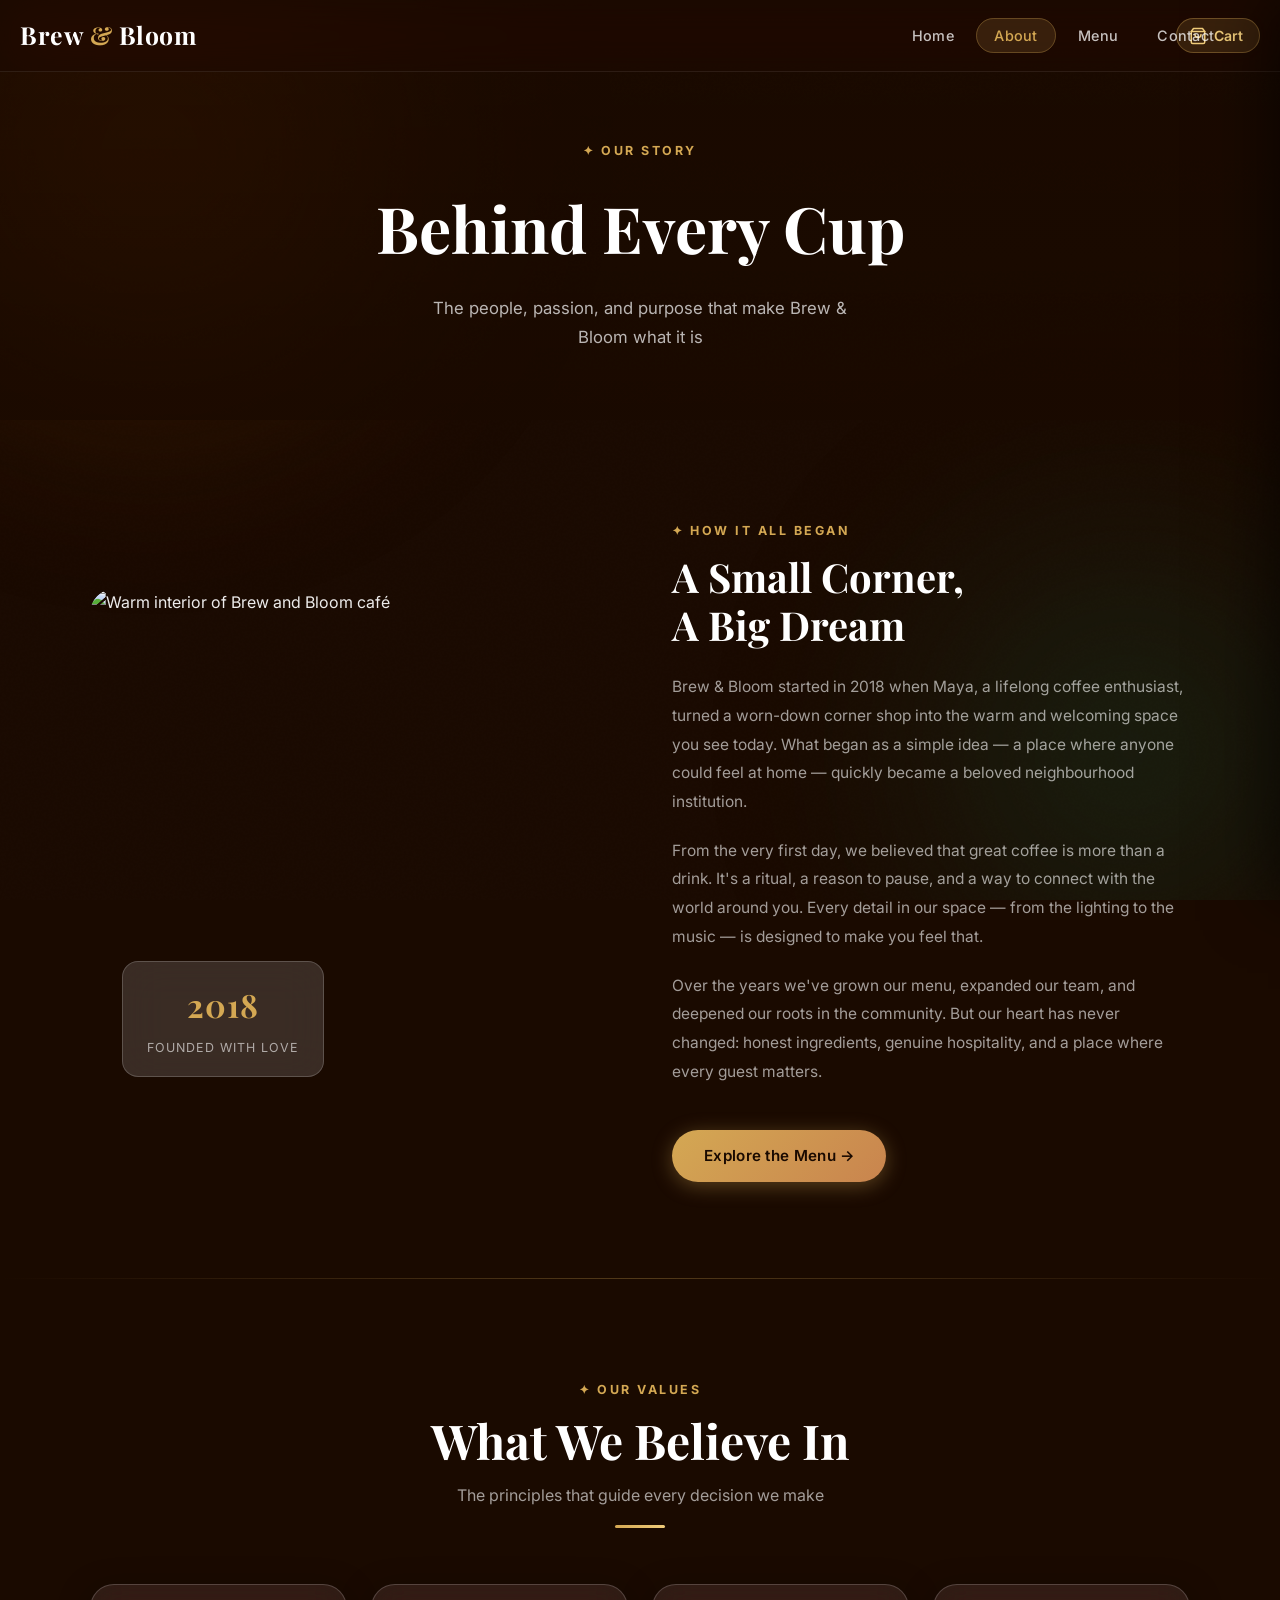
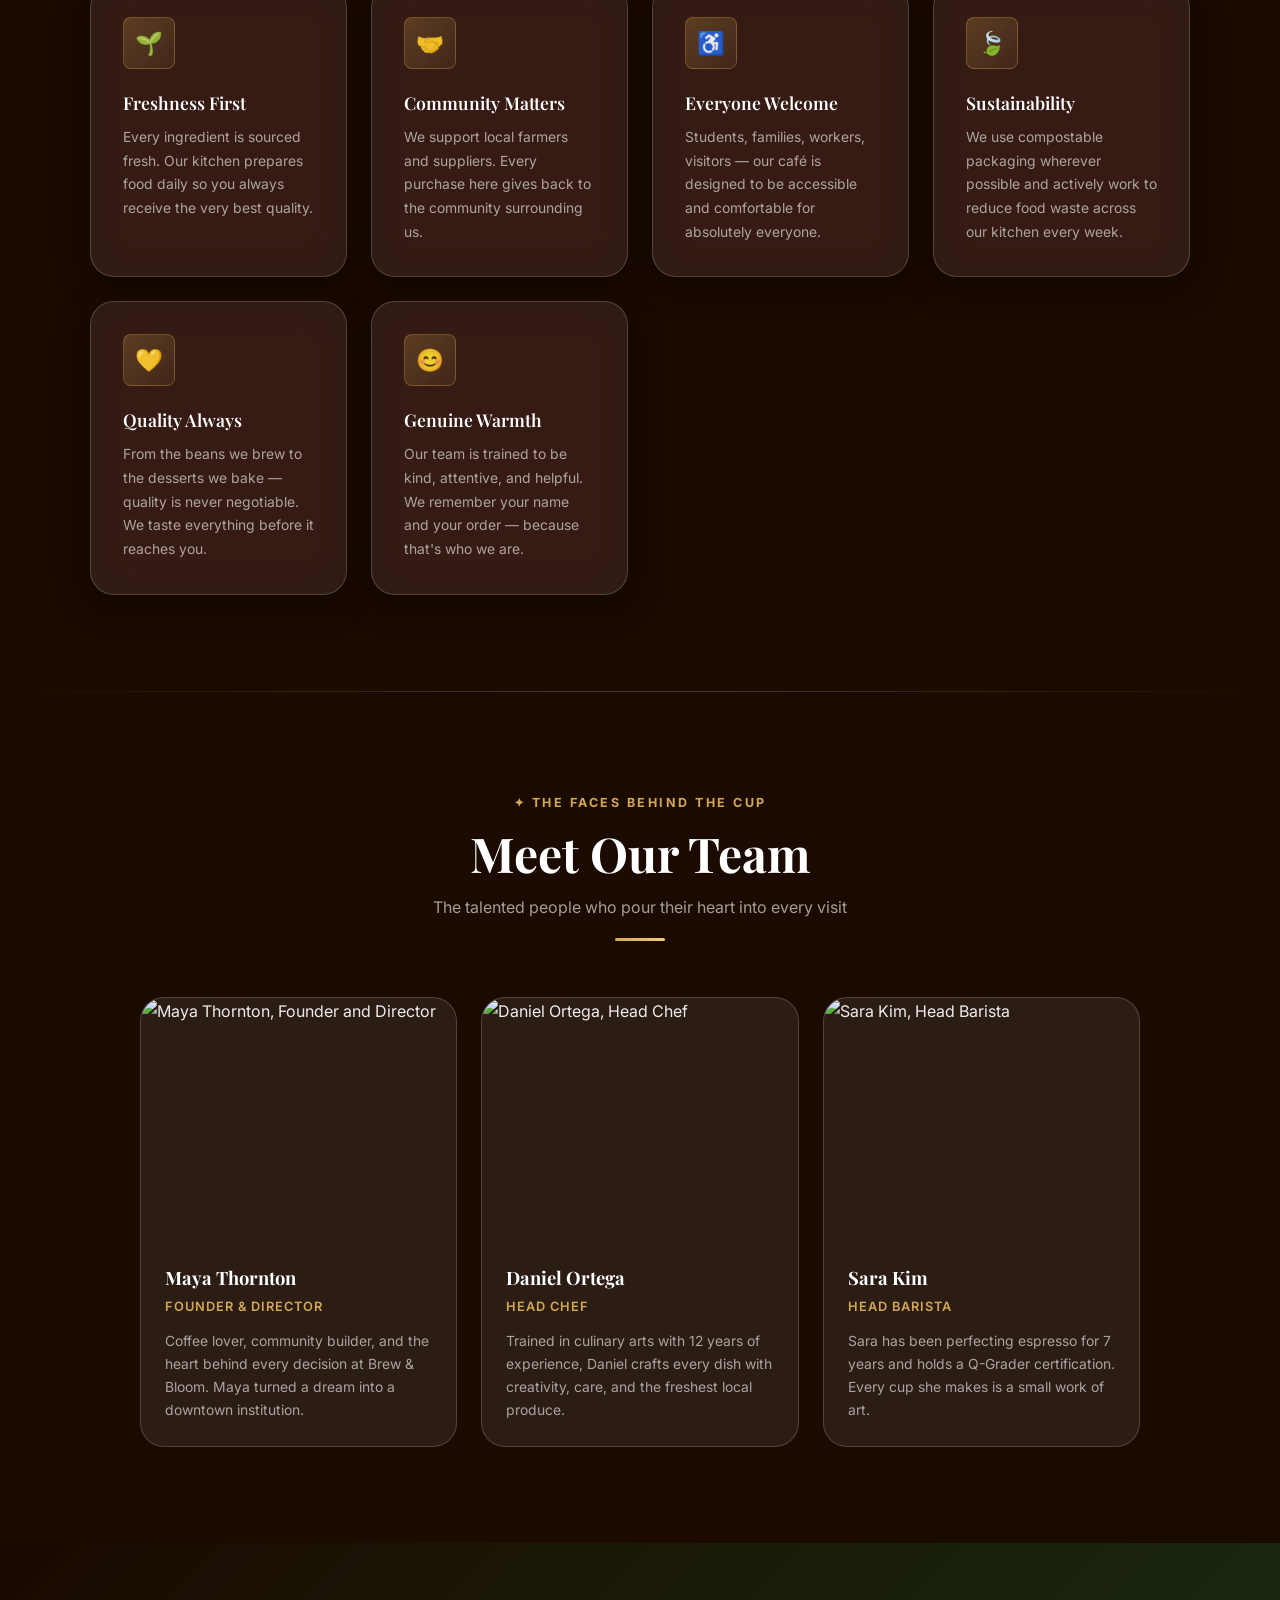
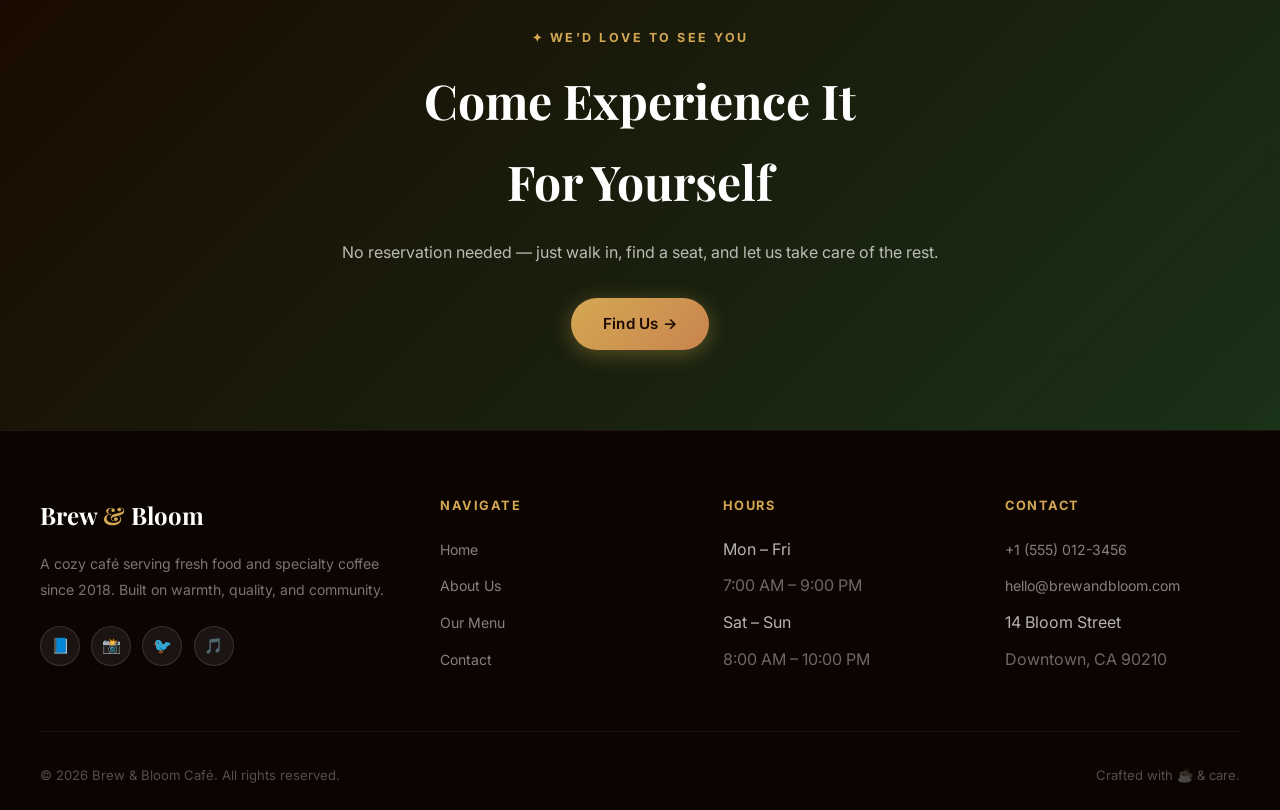
==== commit febb75a0: "fix: move nav-links outside nav element — fixes mobile menu clipping" ====
--- a/about.html
+++ b/about.html
@@ -38,14 +38,15 @@
       <span></span><span></span><span></span>
     </button>
     </div>
-
-    <ul class="nav-links" id="navLinks" role="list">
-      <li><a href="index.html">Home</a></li>
-      <li><a href="about.html" class="active" aria-current="page">About</a></li>
-      <li><a href="menu.html">Menu</a></li>
-      <li><a href="contact.html">Contact</a></li>
-    </ul>
   </nav>
+
+  <!-- MOBILE NAV PANEL — outside <nav> so it's never clipped by navbar height -->
+  <ul class="nav-links" id="navLinks" role="list">
+    <li><a href="index.html">Home</a></li>
+    <li><a href="about.html" class="active" aria-current="page">About</a></li>
+    <li><a href="menu.html">Menu</a></li>
+    <li><a href="contact.html">Contact</a></li>
+  </ul>
 
   <!-- PAGE HERO -->
   <section class="page-hero" aria-label="About page banner">
--- a/styles.css
+++ b/styles.css
@@ -175,10 +175,20 @@
 
 .logo span { color: var(--gold); }
 
+/* ── DESKTOP nav-links: fixed into navbar row ── */
 .nav-links {
   list-style: none;
   display: flex;
   gap: 0.25rem;
+  /* Pin it into the navbar visually */
+  position: fixed;
+  top: 0;
+  right: 3rem;
+  height: 72px;
+  align-items: center;
+  z-index: 1001;
+  /* no background — navbar behind it provides it */
+  background: transparent;
 }
 
 .nav-links a {
@@ -415,7 +425,7 @@
 /* ===== SECTION LAYOUT ===== */
 .section {
   position: relative;
-  z-index: 1;
+  z-index: 0;
   padding: 6rem 2rem;
 }
 
@@ -1095,7 +1105,7 @@
 /* ===== FOOTER ===== */
 .footer {
   position: relative;
-  z-index: 1;
+  z-index: 0;
   background: rgba(10, 4, 0, 0.9);
   backdrop-filter: blur(20px);
   -webkit-backdrop-filter: blur(20px);
@@ -1194,7 +1204,7 @@
 /* ===== CTA BAND ===== */
 .cta-band {
   position: relative;
-  z-index: 1;
+  z-index: 0;
   overflow: hidden;
   padding: 5rem 2rem;
   text-align: center;
@@ -1277,11 +1287,55 @@
    ================================================================ */
 @media (max-width: 768px) {
 
-  /* ── NAVBAR BAR ── */
+  /* Hide desktop nav-links on mobile */
+  .nav-links { display: none; }
+
+  /* ── MOBILE NAV PANEL ── */
+  .nav-links#navLinks {
+    display: flex;
+    flex-direction: column;
+    gap: 0.2rem;
+    list-style: none;
+
+    /* Own stacking context — nothing can clip it */
+    position: fixed;
+    top: 64px;
+    left: 0;
+    right: 0;
+    bottom: 0;
+    height: auto;
+    align-items: stretch;
+    z-index: 9000;
+
+    background: rgba(8, 3, 0, 0.99);
+    backdrop-filter: blur(24px) saturate(220%);
+    -webkit-backdrop-filter: blur(24px) saturate(220%);
+    border-top: 1px solid rgba(212, 168, 83, 0.25);
+    overflow-y: auto;
+    -webkit-overflow-scrolling: touch;
+    overscroll-behavior: contain;
+    padding: 1rem 1.25rem 3rem;
+
+    /* CLOSED state */
+    opacity: 0;
+    visibility: hidden;
+    transform: translateY(-12px);
+    pointer-events: none;
+    transition: opacity 0.28s ease, transform 0.28s ease, visibility 0s linear 0.28s;
+  }
+
+  /* OPEN state */
+  .nav-links#navLinks.open {
+    opacity: 1;
+    visibility: visible;
+    transform: translateY(0);
+    pointer-events: auto;
+    transition: opacity 0.28s ease, transform 0.28s ease, visibility 0s linear 0s;
+  }
   .navbar {
     padding: 0 1.25rem;
     height: 64px;
-    z-index: 1200;
+    z-index: 9500;
   }
 
   .logo { font-size: 1.3rem; }
@@ -1292,7 +1346,7 @@
     align-items: center;
     gap: 0.6rem;
     position: relative;
-    z-index: 1210;
+    z-index: 9600;
   }
 
   /* Hamburger */
@@ -1301,16 +1355,16 @@
     padding: 10px;
     margin: -10px -10px -10px 0;
     position: relative;
-    z-index: 1210;
-  }
-
-  /* ── DIM BACKDROP (real DOM element, injected by JS) ── */
+    z-index: 9600;
+  }
+
+  /* ── DIM BACKDROP ── */
   .nav-backdrop {
     display: none;
     position: fixed;
     inset: 0;
     background: rgba(0, 0, 0, 0.75);
-    z-index: 1150;
+    z-index: 8500;
     cursor: pointer;
     -webkit-tap-highlight-color: transparent;
   }
@@ -1323,48 +1377,6 @@
   @keyframes backdropIn {
     from { opacity: 0; }
     to   { opacity: 1; }
-  }
-
-  /* ── MOBILE NAV PANEL ── */
-  .nav-links {
-    display: flex !important;
-    flex-direction: column;
-    gap: 0.2rem;
-    list-style: none;
-
-    /* fixed to viewport, below navbar */
-    position: fixed;
-    top: 64px;
-    left: 0;
-    right: 0;
-    bottom: 0;
-    z-index: 1160;          /* above backdrop (1150), below navbar (1200) */
-
-    background: rgba(8, 3, 0, 0.98);
-    backdrop-filter: blur(24px) saturate(220%);
-    -webkit-backdrop-filter: blur(24px) saturate(220%);
-    border-top: 1px solid rgba(212, 168, 83, 0.25);
-
-    overflow-y: auto;
-    -webkit-overflow-scrolling: touch;
-    overscroll-behavior: contain;
-    padding: 1rem 1.25rem 3rem;
-
-    /* CLOSED state */
-    opacity: 0;
-    visibility: hidden;
-    transform: translateY(-12px);
-    pointer-events: none;
-    transition: opacity 0.28s ease, transform 0.28s ease, visibility 0s linear 0.28s;
-  }
-
-  /* OPEN state */
-  .nav-links.open {
-    opacity: 1;
-    visibility: visible;
-    transform: translateY(0);
-    pointer-events: auto;
-    transition: opacity 0.28s ease, transform 0.28s ease, visibility 0s linear 0s;
   }
 
   /* Nav items */
